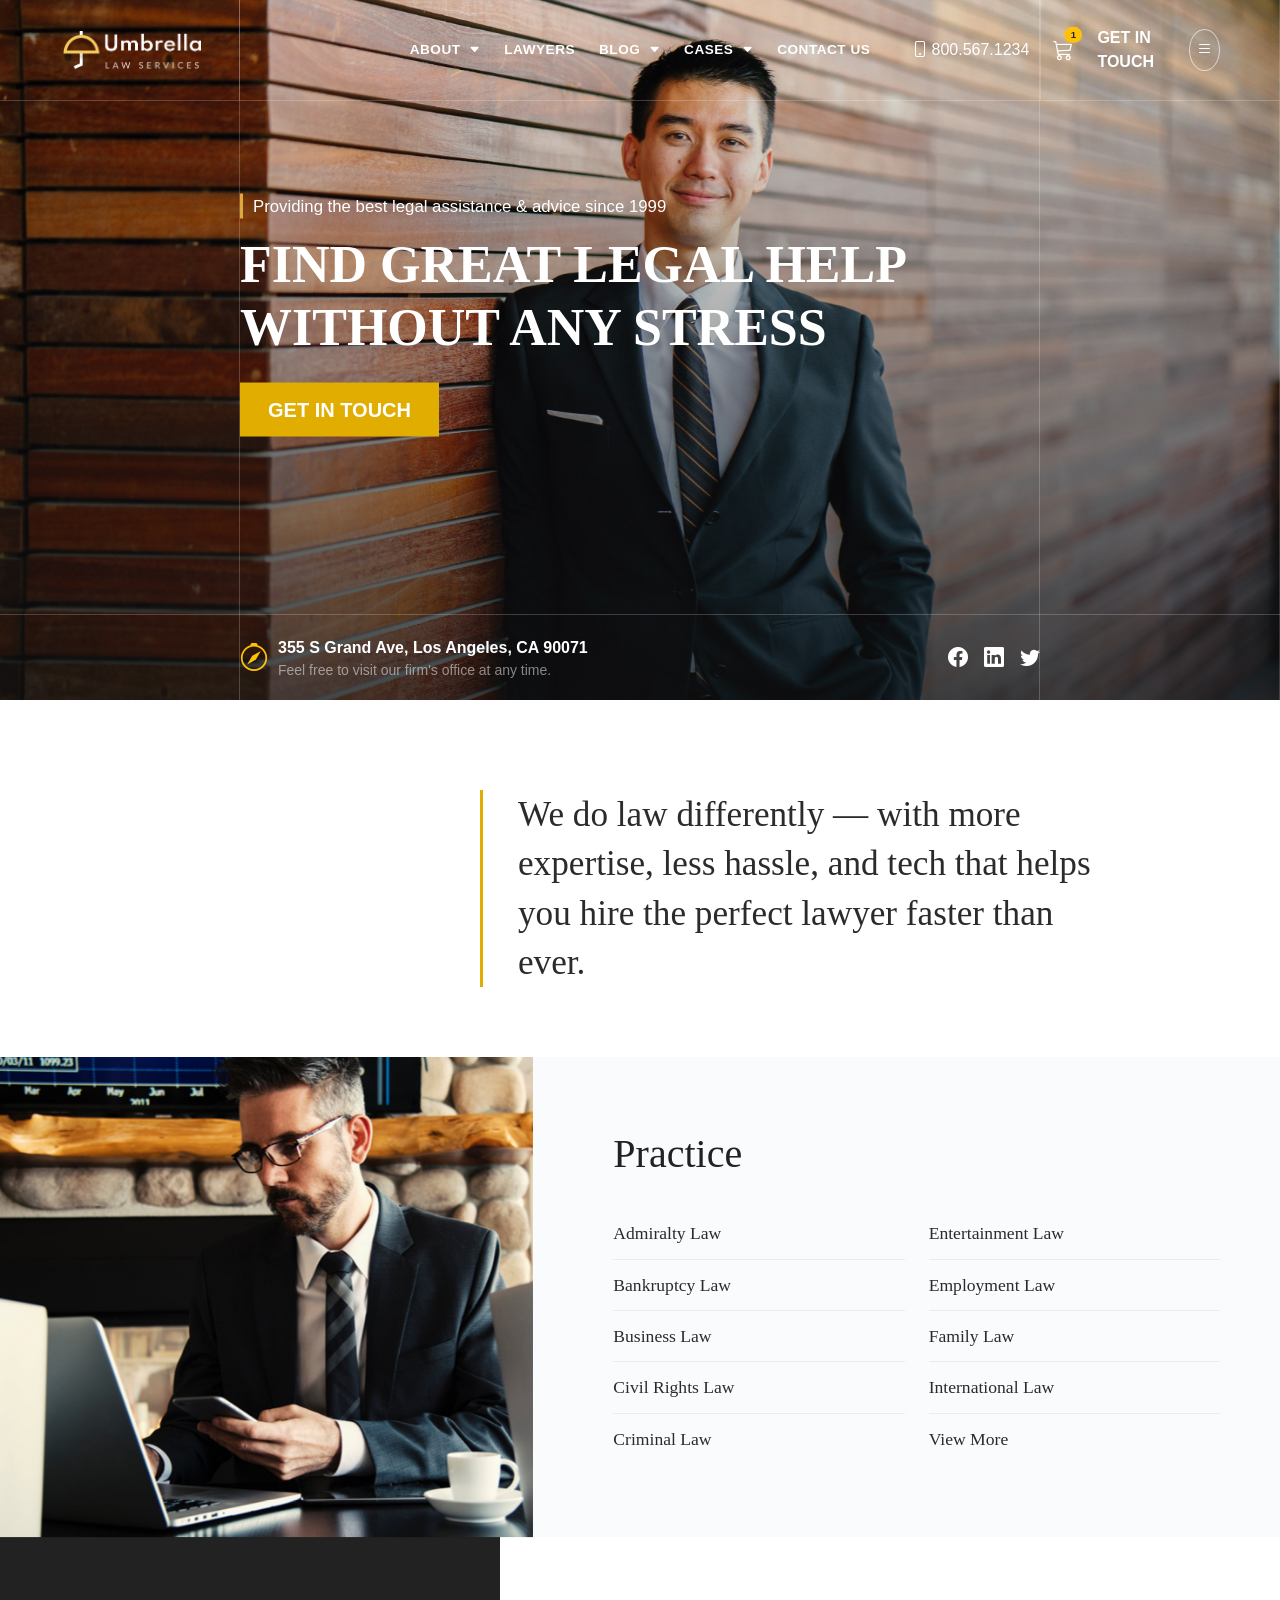
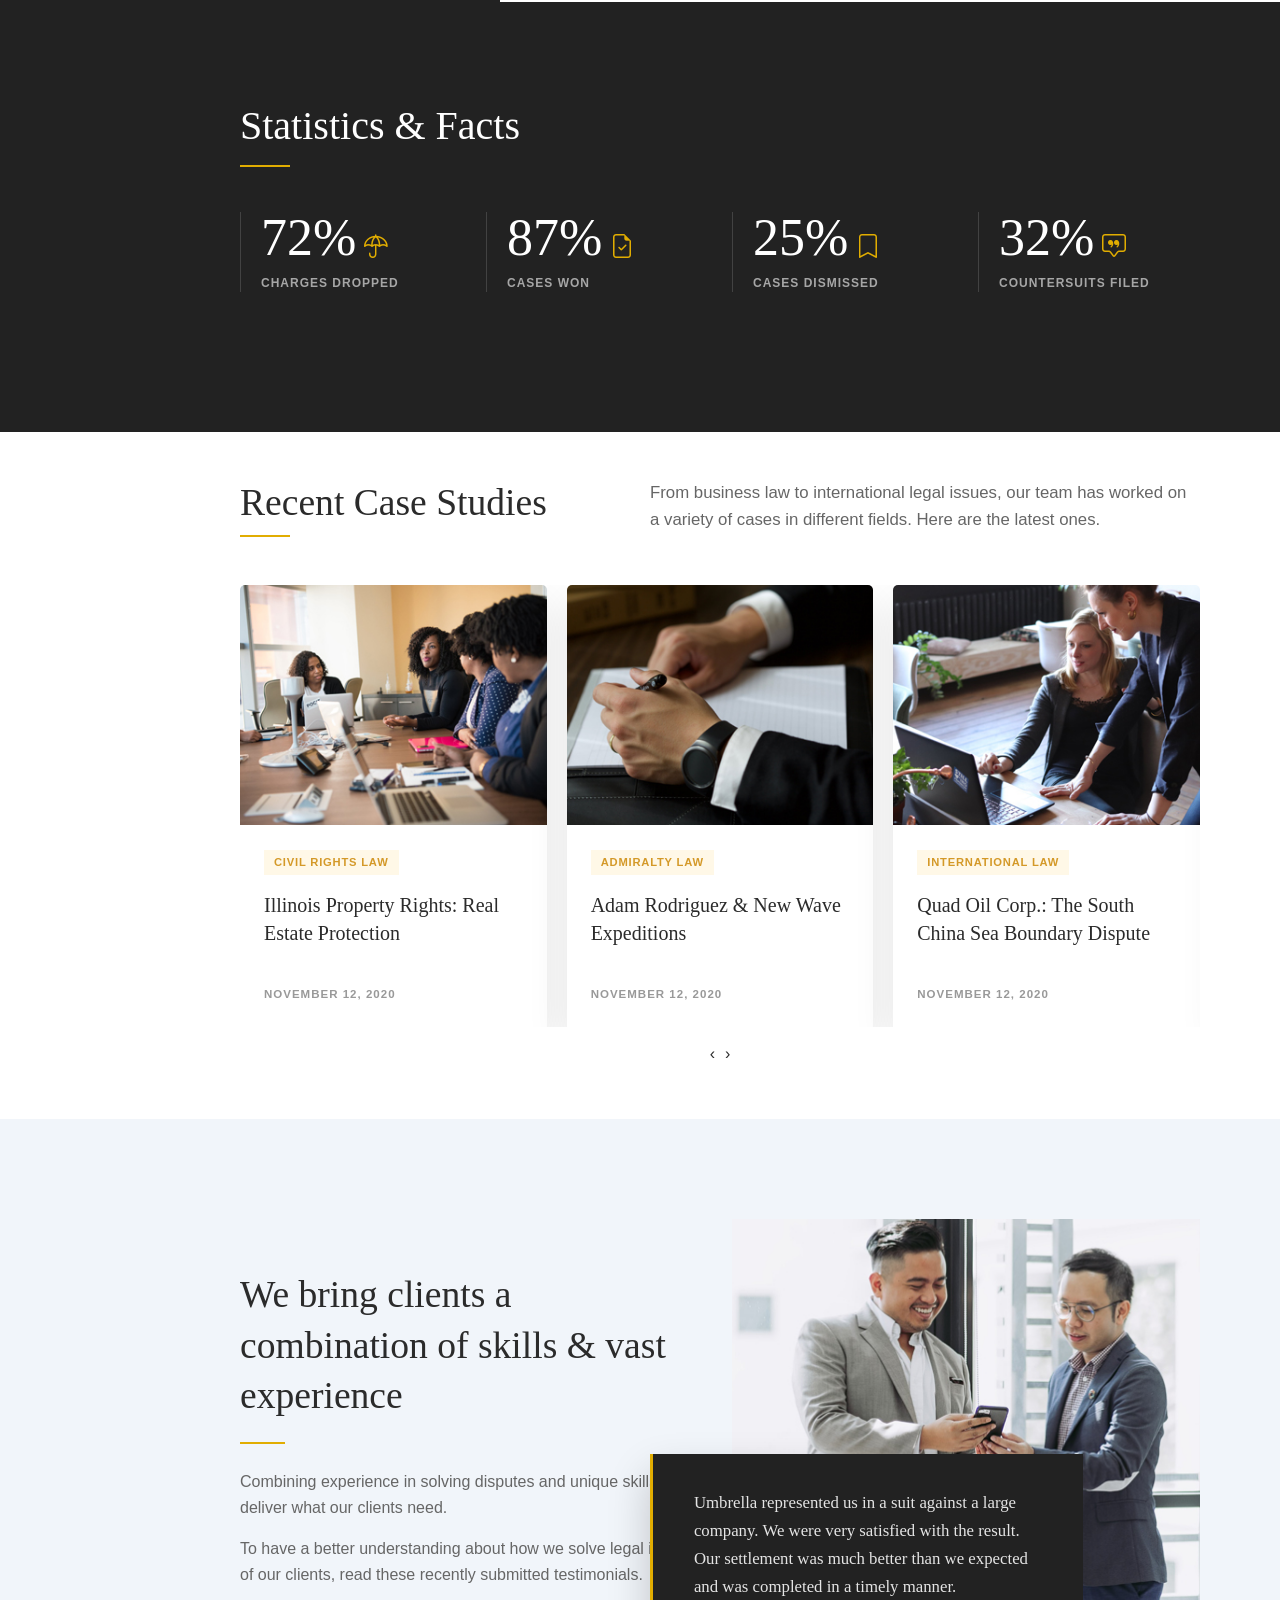
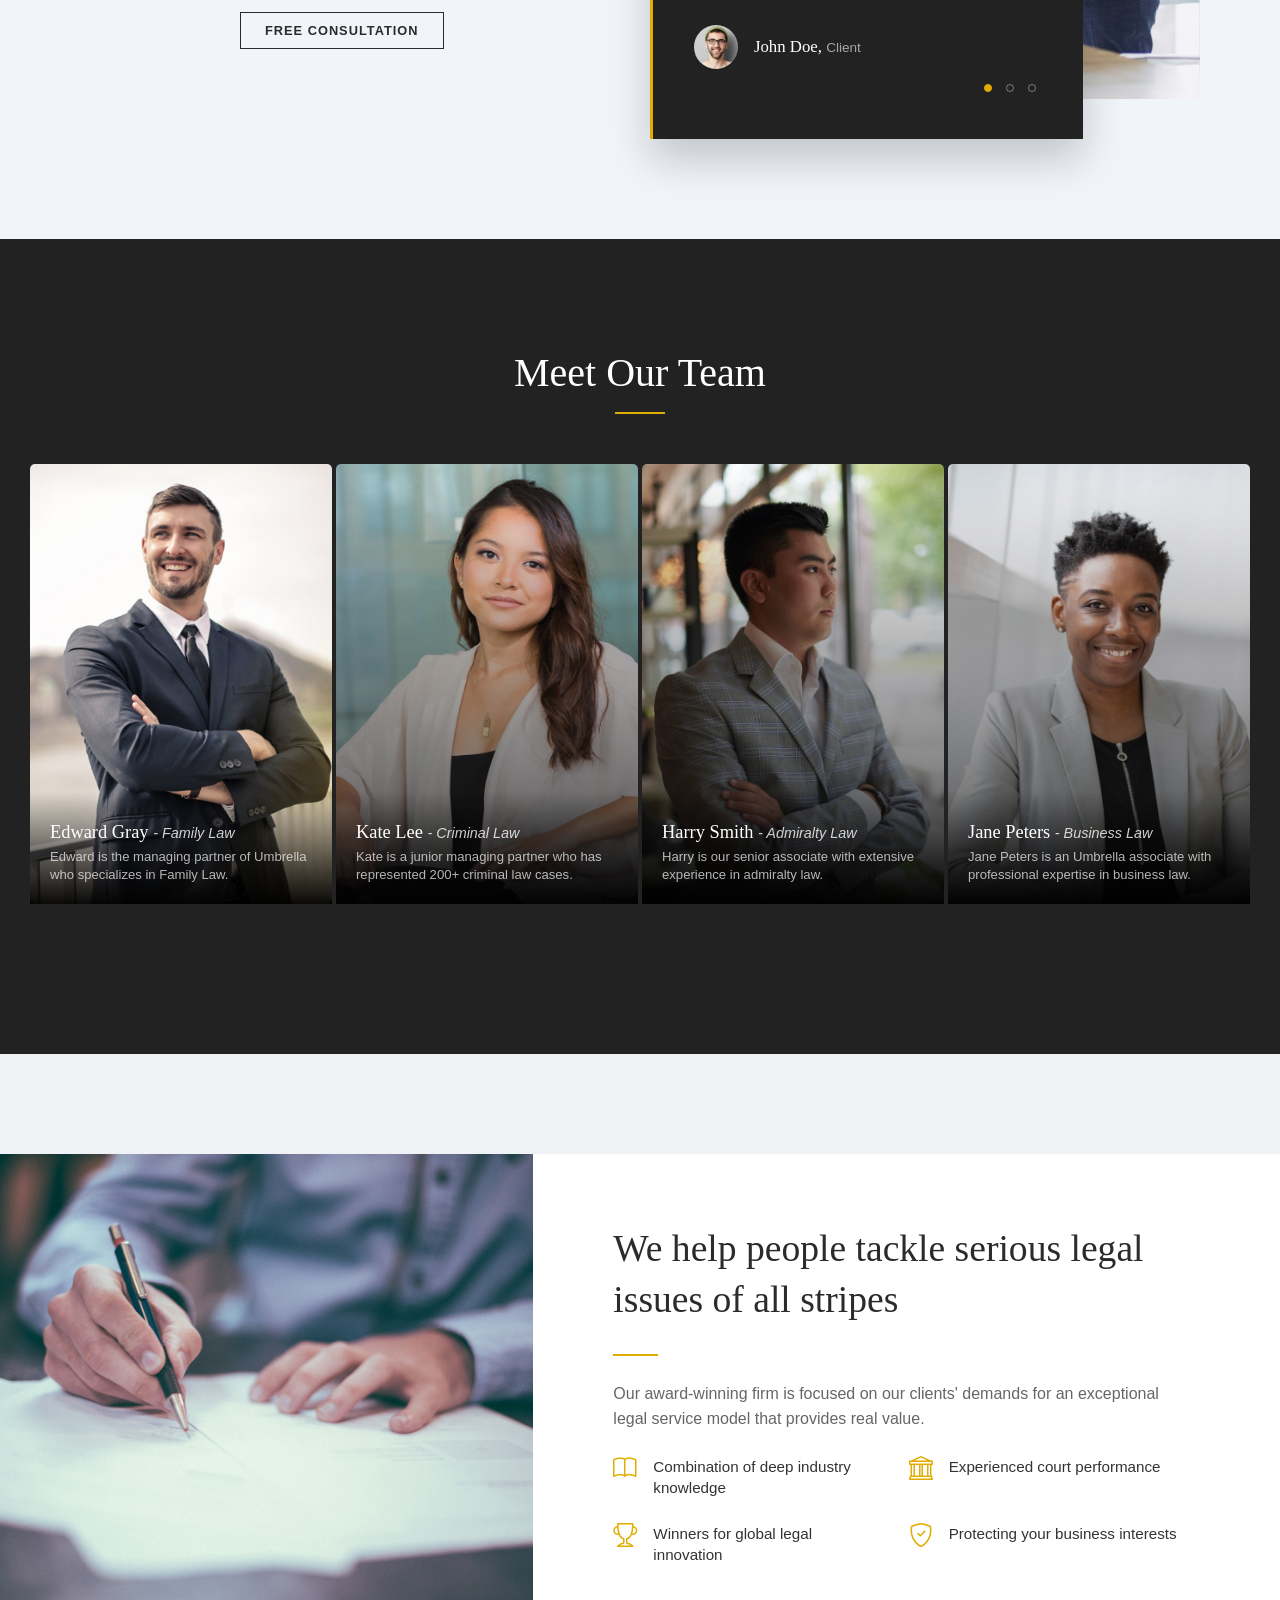
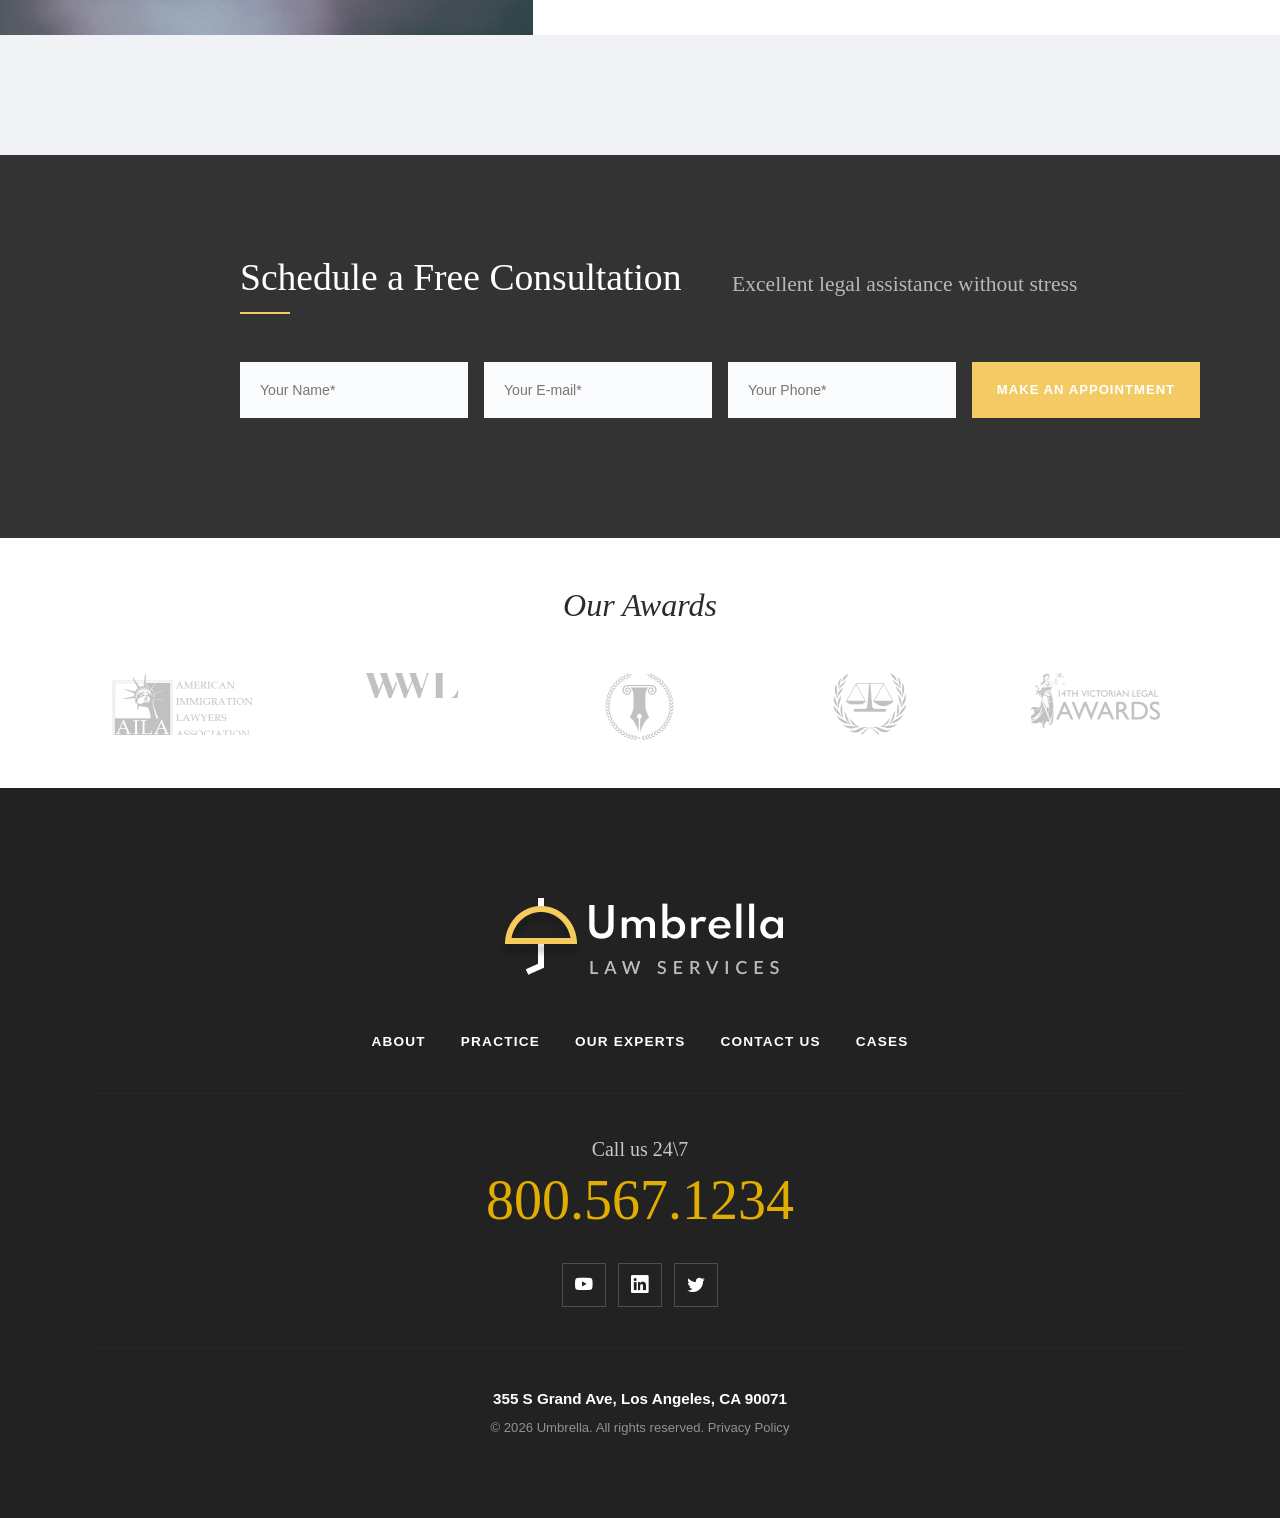
==== index.html @ dd6e72be "finalize page layouts and internal navigation" ====
<!doctype html>
<html lang="en">
  <head>
    <meta charset="utf-8">
    <meta name="viewport" content="width=device-width, initial-scale=1">
    <title>Umbrella - Law Consulting</title>
    <link rel="stylesheet" href="https://cdn.jsdelivr.net/npm/bootstrap-icons@1.11.3/font/bootstrap-icons.min.css">
    <link href="https://cdn.jsdelivr.net/npm/bootstrap@5.3.8/dist/css/bootstrap.min.css" rel="stylesheet">
    <link rel="stylesheet" href="./style/main.css">
    <link rel="stylesheet" href="https://cdnjs.cloudflare.com/ajax/libs/OwlCarousel2/2.3.4/assets/owl.carousel.min.css">
    <link rel="stylesheet" href="https://cdnjs.cloudflare.com/ajax/libs/OwlCarousel2/2.3.4/assets/owl.theme.default.min.css">
  </head>
  <body>
<!-- header -->
    <header class="site-header" id="siteHeader">
      <div class="container-fluid h-100">
        <div class="d-flex align-items-center justify-content-between h-100">
          <div class="header-group header-brand">
            <a href="index.html" class="d-flex align-items-center text-decoration-none text-white">
              <img src="./images/logo-inverse-285x77.png" alt="Umbrella Law Services" class="header-logo">
            </a>
          </div>

          <!-- menu text -->
          <div class="header-group header-nav">
            <nav>
              <ul class="navbar-nav flex-row gap-4 mb-0">
                <li class="nav-item dropdown">
                  <a class="nav-link" href="about.html">
                    ABOUT
                    <span class="dropdown-toggle-caret" id="aboutDropdown" data-bs-toggle="dropdown" aria-expanded="false">
                      <i class="bi bi-caret-down-fill"></i>
                    </span>
                  </a>
                  <ul class="dropdown-menu custom-dropdown" aria-labelledby="aboutDropdown">
                    <li><a class="dropdown-item" href="team.html">Team Member</a></li>
                  </ul>
                </li>
                <li class="nav-item">
                  <a class="nav-link" href="lawyers.html">LAWYERS</a>
                </li>
                <li class="nav-item dropdown">
                  <a class="nav-link" href="blog.html">
                    BLOG
                    <span class="dropdown-toggle-caret" id="blogDropdown" data-bs-toggle="dropdown" aria-expanded="false">
                      <i class="bi bi-caret-down-fill"></i>
                    </span>
                  </a>
                  <ul class="dropdown-menu custom-dropdown" aria-labelledby="blogDropdown">
                    <li><a class="dropdown-item" href="blog.html">Blog post</a></li>
                  </ul>
                </li>
                <li class="nav-item dropdown">
                  <a class="nav-link" href="cases.html">
                    CASES
                    <span class="dropdown-toggle-caret" id="casesDropdown" data-bs-toggle="dropdown" aria-expanded="false">
                      <i class="bi bi-caret-down-fill"></i>
                    </span>
                  </a>
                  <ul class="dropdown-menu custom-dropdown" aria-labelledby="casesDropdown">
                    <li><a class="dropdown-item" href="cases.html">Case page</a></li>
                  </ul>
                </li>
                <li class="nav-item">
                  <a class="nav-link" href="contact.html">CONTACT US</a>
                </li>
              </ul>
            </nav>
          </div>
          <div class="header-group header-actions">
            <div class="d-flex align-items-center gap-4">
              <a href="tel:8005671234" class="text-white text-decoration-none d-none d-lg-flex align-items-center gap-1">
                <i class="bi bi-phone"></i> <span>800.567.1234</span>
              </a>
              <a href="cart.html" class="position-relative text-white">
                <i class="bi bi-cart3 fs-5"></i>
                <span class="position-absolute top-0 start-100 translate-middle badge rounded-pill bg-warning text-dark" style="font-size: 0.6rem;">1</span>
              </a>
              <a href="contact.html" class="text-white text-decoration-none fw-bold d-none d-lg-inline">GET IN TOUCH</a>

              <!-- Hamburger menu -->
              <button class="hamburger-btn" id="hamburgerBtn" aria-label="Toggle menu">
                <i class="bi bi-list" id="hamburgerIcon"></i>
              </button>
            </div>
          </div>

        </div>
      </div>
    </header>

    <!-- dropdown window                    -->
    <div class="side-panel" id="sidePanel">
      <div class="side-panel-content">
        <span class="text-warning fw-bold text-uppercase small">Free Consultation</span>
        <h2 class="my-3">800.567.1234</h2>
        <p class="text-white-50 mb-1">info@demolink.org</p>
        <p class="text-white-50 mb-4">355 S Grand Ave,<br>Los Angeles, CA 90071</p>

        <a href="contact.html" class="side-panel-link">
          <i class="bi bi-person-plus"></i> Book an appointment
        </a>
        <a href="about.html" class="side-panel-link">
          <i class="bi bi-bank"></i> Practice Areas
        </a>
        <a href="cases.html" class="side-panel-link">
          <i class="bi bi-balance-scale"></i> Recent Cases
        </a>
      </div>
    </div>
    <div class="side-panel-overlay" id="sidePanelOverlay"></div>

    <!-- 1st section home page with 3 slider -->

<section class="hero-section position-relative">
  <!-- Carousel Background -->
  <div id="carouselExampleIndicators" class="carousel slide" data-bs-ride="carousel">
    <div class="carousel-indicators custom-num-indicators">
      <button type="button" data-bs-target="#carouselExampleIndicators" data-bs-slide-to="0" class="active" aria-current="true" aria-label="Slide 1">01</button>
      <button type="button" data-bs-target="#carouselExampleIndicators" data-bs-slide-to="1" aria-label="Slide 2">02</button>
      <button type="button" data-bs-target="#carouselExampleIndicators" data-bs-slide-to="2" aria-label="Slide 3">03</button>
    </div>

    <div class="carousel-inner">
      <div class="carousel-item active">
        <img src="./images/hero-img-man.jpg" class="d-block w-100" alt="Professional lawyer">
      </div>
      <div class="carousel-item">
        <img src="./images/hero-img-hand.jpg" class="d-block w-100" alt="Signing a document">
      </div>
      <div class="carousel-item">
        <img src="./images/hero-img-desk.jpg" class="d-block w-100" alt="Working at a desk">
      </div>
    </div>
  </div>
  <div class="hero-grid-overlay">
    <div class="hero-grid-box left-box"></div>
    <div class="hero-grid-box center-box"></div>
    <div class="hero-grid-box right-box"></div>
  </div>
  <div class="hero-line-top"></div>
  <div class="hero-line-bottom"></div>
  <div class="hero-content">
    <div class="hero-badge">Providing the best legal assistance &amp; advice since 1999</div>
    <h1 class="hero-title">FIND GREAT LEGAL HELP<br>WITHOUT ANY STRESS</h1>
    <a href="contact.html" class="btn btn-warning btn-lg fw-bold rounded-0 mt-3">GET IN TOUCH</a>
  </div>
  <div class="hero-bottom-bar">
    <div class="address-box">
      <i class="bi bi-compass fs-3 text-warning"></i>
      <div>
        <div class="fw-bold text-white">355 S Grand Ave, Los Angeles, CA 90071</div>
        <div class="text-white-50 small">Feel free to visit our firm's office at any time.</div>
      </div>
    </div>

    <div class="social-box">
      <a href="about.html" class="text-white"><i class="bi bi-facebook fs-5"></i></a>
      <a href="about.html" class="text-white ms-3"><i class="bi bi-linkedin fs-5"></i></a>
      <a href="about.html" class="text-white ms-3"><i class="bi bi-twitter fs-5"></i></a>
    </div>
  </div>
</section>

<!-- 2nd section სათაური      -->
<section class="quote-banner-section bg-white">
  <div class="quote-container">
    <div class="custom-quote-box">
      <p class="quote-text">
        We do law differently — with more expertise, less hassle, and tech that helps you hire the perfect lawyer faster than ever.
      </p>
    </div>
  </div>
</section>

<!-- 3rd secction practice -->
<section class="practice-section position-relative">
  <div class="container-fluid p-0">
    <div class="row g-0 align-items-stretch">
      
      <!-- ფოტო -->
      <div class="col-lg-5 practice-img-col practice-animate">
        <div class="practice-img-wrapper">
          <img src="./images/man-in-suit-with-phone.jpg" alt="Lawyer working on laptop">
        </div>
      </div>

      <!-- ჩამონათვალი -->
      <div class="col-lg-7 practice-content-col practice-animate">
        <div class="practice-content-inner">
          <h2 class="practice-title">Practice</h2>
          
          <div class="row g-4">
            <div class="col-md-6">
              <ul class="practice-list">
                <li><a href="cases.html">Admiralty Law</a></li>
                <li><a href="cases.html">Bankruptcy Law</a></li>
                <li><a href="cases.html">Business Law</a></li>
                <li><a href="cases.html">Civil Rights Law</a></li>
                <li><a href="cases.html">Criminal Law</a></li>
              </ul>
            </div>
            <div class="col-md-6">
              <ul class="practice-list">
                <li><a href="cases.html">Entertainment Law</a></li>
                <li><a href="cases.html">Employment Law</a></li>
                <li><a href="cases.html">Family Law</a></li>
                <li><a href="cases.html">International Law</a></li>
                <li><a href="cases.html">View More</a></li>
              </ul>
            </div>
          </div>
        </div>
      </div>

    </div>
  </div>

  <!-- შავი მართკუთხედი -->
  <div class="dark-rectangle-bar"></div>
</section>

<!-- 4th section სტატისტიკა -->
<section class="stats-section">
  <div class="stats-container">
    <div class="stats-header">
      <h2 class="stats-title">Statistics &amp; Facts</h2>
      <div class="stats-gold-line"></div>
    </div>
    <div class="row g-4">
      <!-- Stat 1 -->
      <div class="col-6 col-lg-3">
        <div class="stat-box">
          <div class="stat-number">
            72% <i class="bi bi-umbrella"></i>
          </div>
          <div class="stat-label">CHARGES DROPPED</div>
        </div>
      </div>

      <!-- Stat 2 -->
      <div class="col-6 col-lg-3">
        <div class="stat-box">
          <div class="stat-number">
            87% <i class="bi bi-file-earmark-check"></i>
          </div>
          <div class="stat-label">CASES WON</div>
        </div>
      </div>

      <!-- Stat 3 -->
      <div class="col-6 col-lg-3">
        <div class="stat-box">
          <div class="stat-number">
            25% <i class="bi bi-bookmark"></i>
          </div>
          <div class="stat-label">CASES DISMISSED</div>
        </div>
      </div>

      <!-- Stat 4 -->
      <div class="col-6 col-lg-3">
        <div class="stat-box">
          <div class="stat-number">
            32% <i class="bi bi-chat-square-quote"></i>
          </div>
          <div class="stat-label">COUNTERSUITS FILED</div>
        </div>
      </div>

    </div>
  </div>
</section>

<!-- 5th section მინდინარე ქეისები -->
<section class="case-studies-section py-5">
  <div class="case-studies-container">
    <div class="row align-items-start mb-5">
      <div class="col-md-5">
        <h2 class="section-title mb-2">Recent Case Studies</h2>
        <div class="section-gold-line"></div>
      </div>
      <div class="col-md-7">
        <p class="section-description mb-0">
          From business law to international legal issues, our team has worked on a variety of cases in different fields. Here are the latest ones.
        </p>
      </div>
    </div>

    <!-- ქარდების კარუსელი -->
    <div class="case-studies-carousel owl-carousel owl-theme">
      <div class="item">
        <div class="card case-card">
          <div class="case-img-wrapper">
            <img src="./images/1st card.jpg" class="card-img-top" alt="Case Study 1">
          </div>
          <div class="card-body p-4">
            <span class="case-category">CIVIL RIGHTS LAW</span>
            <h5 class="case-title">Illinois Property Rights: Real Estate Protection</h5>
            <div class="case-date">NOVEMBER 12, 2020</div>
          </div>
        </div>
      </div>
      <div class="item">
        <div class="card case-card">
          <div class="case-img-wrapper">
            <img src="./images/2nd card.jpg" class="card-img-top" alt="Case Study 2">
          </div>
          <div class="card-body p-4">
            <span class="case-category">ADMIRALTY LAW</span>
            <h5 class="case-title">Adam Rodriguez &amp; New Wave Expeditions</h5>
            <div class="case-date">NOVEMBER 12, 2020</div>
          </div>
        </div>
      </div>
      <div class="item">
        <div class="card case-card">
          <div class="case-img-wrapper">
            <img src="./images/3rd card.jpg" class="card-img-top" alt="Case Study 3">
          </div>
          <div class="card-body p-4">
            <span class="case-category">INTERNATIONAL LAW</span>
            <h5 class="case-title">Quad Oil Corp.: The South China Sea Boundary Dispute</h5>
            <div class="case-date">NOVEMBER 12, 2020</div>
          </div>
        </div>
      </div>
      <div class="item">
        <div class="card case-card">
          <div class="case-img-wrapper">
            <img src="./images/4th card.jpg" class="card-img-top" alt="Case Study 4">
          </div>
          <div class="card-body p-4">
            <span class="case-category">INTELLECTUAL PROPERTY</span>
            <h5 class="case-title">Tech Startup Patent Infringement Defense</h5>
            <div class="case-date">NOVEMBER 12, 2020</div>
          </div>
        </div>
      </div>
    </div>
  </div>
</section>
<!-- 6th section testimonial -->
<section class="about-testimonials-section">
  <div class="testimonials-container">
    <div class="row align-items-center">
      <div class="col-lg-6 mb-4 mb-lg-0">
        <h2 class="testimonials-heading">We bring clients a combination of skills &amp; vast experience</h2>
        <div class="testimonials-gold-line"></div>
        <p class="testimonials-desc text-muted mb-3">Combining experience in solving disputes and unique skills, we deliver what our clients need.</p>
        <p class="testimonials-desc text-muted mb-4">To have a better understanding about how we solve legal issues of our clients, read these recently submitted testimonials.</p>
        <a href="contact.html" class="btn btn-outline-dark rounded-0 px-4 py-2 text-uppercase fw-semibold btn-consultation">FREE CONSULTATION</a>
      </div>
      <div class="col-lg-6 testimonials-img-col position-relative">
        <div class="testimonials-image-wrapper">
          <img src="./images/two-men-watching-phone.jpg" alt="Team collaborating" class="img-fluid w-100">
        </div>
        <!-- კლიენტების კარუსელი  -->
        <div class="testimonial-overlay-box">
          <div class="owl-carousel owl-theme testimonial-slider">
            <div class="item">
              <p class="testimonial-text">
                Umbrella represented us in a suit against a large company. We were very satisfied with the result. Our settlement was much better than we expected and was completed in a timely manner.
              </p>
              <div class="d-flex align-items-center">
                <img src="./images/John Smith, Client.jpg" alt="John Doe" class="testimonials-client-avatar me-3">
                <div>
                  <h6 class="testimonials-client-name mb-0">John Doe, <span class="testimonials-client-title">Client</span></h6>
                </div>
              </div>
            </div>
            <div class="item">
              <p class="testimonial-text">
                I received great results when utilizing the legal services of Umbrella. They understood my circumstances and were able to get me the results I wanted.
              </p>
              <div class="d-flex align-items-center">
                <img src="./images/Jane Smith,Client.jpg" alt="Sarah Smith" class="testimonials-client-avatar me-3">
                <div>
                  <h6 class="testimonials-client-name mb-0">Sarah Smith, <span class="testimonials-client-title">Client</span></h6>
                </div>
              </div>
            </div>
            <div class="item">
              <p class="testimonial-text">
                Umbrella Law Firm was great to work with. Their team set expectations from the beginning and answered my many questions throughout the process.
              </p>
              <div class="d-flex align-items-center">
                <img src="./images/Edward Harrison, Client.jpg" alt="Michael Brown" class="testimonials-client-avatar me-3">
                <div>
                  <h6 class="testimonials-client-name mb-0">Michael Brown, <span class="testimonials-client-title">Client</span></h6>
                </div>
              </div>
            </div>
          </div>
        </div>
      </div>
    </div>
  </div>
</section>
<!-- 7th section ჯგუფის წევრების ქარდები -->
<section class="team-section">
  <div class="team-container">
    <div class="team-header text-center">
      <h2 class="team-title">Meet Our Team</h2>
      <div class="team-gold-line"></div>
    </div>
    <div class="row row-cols-1 row-cols-md-2 row-cols-lg-4 g-1">
      <div class="col">
        <div class="card team-card">
          <div class="team-img-wrapper">
            <img src="./images/team member-1.jpg" class="card-img" alt="Edward Gray">
          </div>
          <div class="team-overlay">
            <h5 class="team-name">Edward Gray <span class="team-role">- Family Law</span></h5>
            <p class="team-desc">Edward is the managing partner of Umbrella who specializes in Family Law.</p>
          </div>
          <div class="team-hover-arrow">&rarr;</div>
        </div>
      </div>
      <div class="col">
        <div class="card team-card">
          <div class="team-img-wrapper">
            <img src="./images/team member-2.jpg" class="card-img" alt="Kate Lee">
          </div>
          <div class="team-overlay">
            <h5 class="team-name">Kate Lee <span class="team-role">- Criminal Law</span></h5>
            <p class="team-desc">Kate is a junior managing partner who has represented 200+ criminal law cases.</p>
          </div>
          <div class="team-hover-arrow">&rarr;</div>
        </div>
      </div>
      <div class="col">
        <div class="card team-card">
          <div class="team-img-wrapper">
            <img src="./images/team member-3.jpg" class="card-img" alt="Harry Smith">
          </div>
          <div class="team-overlay">
            <h5 class="team-name">Harry Smith <span class="team-role">- Admiralty Law</span></h5>
            <p class="team-desc">Harry is our senior associate with extensive experience in admiralty law.</p>
          </div>
          <div class="team-hover-arrow">&rarr;</div>
        </div>
      </div>
      <div class="col">
        <div class="card team-card">
          <div class="team-img-wrapper">
            <img src="./images/team member-4.jpg" class="card-img" alt="Jane Peters">
          </div>
          <div class="team-overlay">
            <h5 class="team-name">Jane Peters <span class="team-role">- Business Law</span></h5>
            <p class="team-desc">Jane Peters is an Umbrella associate with professional expertise in business law.</p>
          </div>
          <div class="team-hover-arrow">&rarr;</div>
        </div>
      </div>

    </div>
  </div>
</section>
<!-- 8th სექცია -->
<section class="legal-issues-section">
  <div class="container-fluid p-0">
    <div class="row g-0 align-items-stretch">
      <div class="col-lg-5">
        <div class="legal-img-wrapper">
          <img src="./images/signature.jpg" alt="Signing a document">
        </div>
      </div>
      <div class="col-lg-7">
        <div class="legal-content-box">
          <h2 class="legal-title">We help people tackle serious legal issues of all stripes</h2>
          <div class="legal-gold-line"></div>
          <p class="legal-desc mb-4">
            Our award-winning firm is focused on our clients' demands for an exceptional legal service model that provides real value.
          </p>
          <div class="row g-4">
            <div class="col-sm-6 d-flex align-items-start gap-3">
              <i class="bi bi-book legal-icon"></i>
              <span class="legal-feature-text">Combination of deep industry knowledge</span>
            </div>
            <div class="col-sm-6 d-flex align-items-start gap-3">
              <i class="bi bi-bank legal-icon"></i>
              <span class="legal-feature-text">Experienced court performance</span>
            </div>
            <div class="col-sm-6 d-flex align-items-start gap-3">
              <i class="bi bi-trophy legal-icon"></i>
              <span class="legal-feature-text">Winners for global legal innovation</span>
            </div>
            <div class="col-sm-6 d-flex align-items-start gap-3">
              <i class="bi bi-shield-check legal-icon"></i>
              <span class="legal-feature-text">Protecting your business interests</span>
            </div>
          </div>
        </div>
      </div>
    </div>
  </div>
</section>
<!-- 8th section სარეგისტრაციო ფორმა -->
<section class="consultation-section">
  <div class="consultation-container">
    <div class="row align-items-center mb-5">
      <div class="col-lg-6 mb-3 mb-lg-0">
        <h2 class="consultation-title">Schedule a Free Consultation</h2>
        <div class="consultation-gold-line"></div>
      </div>
      <div class="col-lg-6">
        <p class="consultation-subtitle">Excellent legal assistance without stress</p>
      </div>
    </div>
    <form class="row g-3" novalidate>
      <div class="col-md-3">
        <input type="text" class="form-control consultation-input" placeholder="Your Name*" required>
      </div>
      <div class="col-md-3">
        <input type="email" class="form-control consultation-input" placeholder="Your E-mail*" required>
      </div>
      <div class="col-md-3">
        <input type="tel" class="form-control consultation-input" placeholder="Your Phone*" required>
      </div>
      <div class="col-md-3">
        <button type="submit" class="btn consultation-btn w-100">MAKE AN APPOINTMENT</button>
      </div>
    </form>

  </div>
</section>
<!-- 10th section ჯილოდები -->
    <section class="py-5 text-center bg-white">
      <div class="container">
        <h2 class="fst-italic mb-5">Our Awards</h2>

        <div class="owl-carousel owl-theme" id="awards-carousel">
          <div class="item">
            <img src="./images/statue-award.png" alt="Award 1" class="img-fluid mx-auto" style="max-height: 100px; width: auto;">
          </div>
          <div class="item">
            <img src="./images/wwl-award.png" alt="Award 2" class="img-fluid mx-auto" style="max-height: 100px; width: auto;">
          </div>
          <div class="item">
            <img src="./images/pen-award.png" alt="Award 3" class="img-fluid mx-auto" style="max-height: 100px; width: auto;">
          </div>
          <div class="item">
            <img src="./images/scales-award.png" alt="Award 4" class="img-fluid mx-auto" style="max-height: 100px; width: auto;">
          </div>
          <div class="item">
            <img src="./images/victorian-award.png" alt="Award 5" class="img-fluid mx-auto" style="max-height: 100px; width: auto;">
          </div>
        </div>
      </div>
    </section>
<!-- 11th section footer -->
<footer class="site-footer text-center">
  <div class="container">
    <a href="index.html" class="d-inline-block mb-4">
      <img src="./images/logo-inverse-285x77.png" alt="Umbrella Law Services"">
    </a>
    <ul class="footer-nav">
      <li><a href="about.html">ABOUT</a></li>
      <li><a href="#practice">PRACTICE</a></li>
      <li><a href="lawyers.html">OUR EXPERTS</a></li>
      <li><a href="contact.html">CONTACT US</a></li>
      <li><a href="cases.html">CASES</a></li>
    </ul>
    <hr class="footer-divider">
    <p class="footer-call-title">Call us 24\7</p>
    <h2 class="footer-phone">800.567.1234</h2>
    <div class="footer-socials">
      <a href="#" class="social-btn"><i class="bi bi-youtube"></i></a>
      <a href="#" class="social-btn"><i class="bi bi-linkedin"></i></a>
      <a href="#" class="social-btn"><i class="bi bi-twitter"></i></a>
    </div>
    <hr class="footer-divider">
    <p class="footer-address">355 S Grand Ave, Los Angeles, CA 90071</p>
    <p class="footer-copyright">
      &copy; 2026 Umbrella. All rights reserved. <a href="privacy.html">Privacy Policy</a>
    </p>
  </div>
</footer>



    <script src="https://cdnjs.cloudflare.com/ajax/libs/jquery/3.7.1/jquery.min.js"></script>
    <script src="https://cdnjs.cloudflare.com/ajax/libs/OwlCarousel2/2.3.4/owl.carousel.min.js"></script>
    <script src="https://cdn.jsdelivr.net/npm/bootstrap@5.3.8/dist/js/bootstrap.bundle.min.js"></script>
<!-- კარუსელი -->
    <script>
      $(document).ready(function() {
  
        $('.testimonial-slider').owlCarousel({
          items: 1,
          loop: true,
          margin: 0,
          nav: false,
          dots: true,
          autoplay: false,
          smartSpeed: 500
        });
        $('.case-studies-carousel').owlCarousel({
          loop: true,
          margin: 20,
          nav: true,
          dots: false,
          responsive: {
            0: { items: 1 },
            600: { items: 2 },
            1000: { items: 3 }
          }
        });

        // ჯილოდების კარუსელი
        $('#awards-carousel').owlCarousel({
          loop: true,
          margin: 30,
          nav: false,
          dots: false,
          autoplay: true,
          autoplayTimeout: 3000,
          responsive: {
            0: { items: 2 },
            600: { items: 4 },
            1000: { items: 5 }
          }
        });
      });

      // header-ის სქროლი
      document.addEventListener("DOMContentLoaded", function () {
        const siteHeader = document.getElementById("siteHeader");

        function handleScroll() {
          if (window.scrollY > 30) {
            siteHeader.classList.add("scrolled");
          } else {
            siteHeader.classList.remove("scrolled");
          }
        }

        window.addEventListener("scroll", handleScroll);
        handleScroll();

        // Hamburger მენუ
        const hamburgerBtn = document.getElementById('hamburgerBtn');
        const sidePanel = document.getElementById('sidePanel');
        const sidePanelOverlay = document.getElementById('sidePanelOverlay');
        const hamburgerIcon = document.getElementById('hamburgerIcon');

        if (hamburgerBtn && sidePanel && sidePanelOverlay) {
          hamburgerBtn.addEventListener('click', function() {
            sidePanel.classList.toggle('active');
            sidePanelOverlay.classList.toggle('active');
            if (hamburgerIcon) {
              hamburgerIcon.classList.toggle('bi-list');
              hamburgerIcon.classList.toggle('bi-x-lg');
            }
          });

          sidePanelOverlay.addEventListener('click', function() {
            sidePanel.classList.remove('active');
            sidePanelOverlay.classList.remove('active');
            if (hamburgerIcon) {
              hamburgerIcon.classList.add('bi-list');
              hamburgerIcon.classList.remove('bi-x-lg');
            }
          });
        }
      });
    </script>
  </body>
</html>
---- style/main.css ----
@charset "UTF-8";
body {
  font-family: "Inter", -apple-system, BlinkMacSystemFont, sans-serif;
  color: #2b2b2b;
  background-color: #ffffff;
  overflow-x: hidden;
}

h1, h2, h3, h4, h5, h6 {
  font-family: "Playfair Display", Georgia, serif;
}

a {
  text-decoration: none;
  transition: all 0.3s ease;
}

img {
  max-width: 100%;
  height: auto;
}

.practice-link {
  display: inline-block;
  width: 100%;
  padding-bottom: 12px;
  border-bottom: 1px solid #e9ecef;
  color: #2b2b2b;
  position: relative;
}
.practice-link:hover {
  padding-left: 18px;
  color: #e1ad01 !important;
}
.practice-link:hover::before {
  opacity: 1;
  left: 0;
}
.practice-link::before {
  content: "→";
  position: absolute;
  left: -15px;
  opacity: 0;
  color: #e1ad01;
  transition: all 0.3s ease;
}

.site-header {
  position: fixed;
  top: 0;
  left: 0;
  width: 100%;
  height: 100px;
  background: transparent;
  z-index: 1000;
  transition: all 0.3s ease;
}
.site-header.scrolled {
  height: 60px;
  background: rgba(30, 30, 30, 0.95);
  backdrop-filter: blur(5px);
}
.site-header .container-fluid {
  height: 100%;
  padding: 0;
}

.header-logo {
  height: 38px;
  transition: all 0.3s ease;
}
.site-header.scrolled .header-logo {
  height: 32px;
}

.site-header .container-fluid > .d-flex {
  height: 100%;
  align-items: stretch !important;
}

.header-group {
  height: 100%;
  display: flex;
  align-items: center;
  border-radius: 0 !important;
  background: transparent;
  transition: background 0.25s ease;
}
.header-group:hover {
  background: rgba(255, 255, 255, 0.08) !important;
}

.header-brand {
  width: 240px;
  padding-left: 60px;
  padding-right: 20px;
  justify-content: flex-start;
  border-right: 1px solid rgba(255, 255, 255, 0.18);
}

.header-nav {
  flex: 1;
  justify-content: center;
  padding: 0 20px;
}

.header-actions {
  width: 240px;
  padding-left: 20px;
  padding-right: 60px;
  justify-content: flex-end;
  border-left: 1px solid rgba(255, 255, 255, 0.18);
}

.navbar-nav {
  list-style: none;
  padding: 0;
  margin: 0;
  display: flex;
  gap: 2rem;
  align-items: center;
  flex-direction: row;
}
.navbar-nav .nav-link {
  color: #ffffff;
  font-weight: 600;
  font-size: 0.85rem;
  letter-spacing: 0.5px;
  text-decoration: none;
  transition: color 0.25s ease;
}
.navbar-nav .nav-link:hover, .navbar-nav .nav-link.active {
  color: #e1ad01;
}

.dropdown-toggle-caret {
  margin-left: 4px;
  cursor: pointer;
  font-size: 0.7rem;
}

.nav-item.dropdown {
  position: relative;
}
.nav-item.dropdown::after {
  content: "";
  position: absolute;
  top: 100%;
  left: 0;
  width: 100%;
  height: 12px;
}
.nav-item.dropdown .dropdown-menu {
  display: none;
  position: absolute;
  top: 100%;
  left: 0;
  margin-top: 4px;
  z-index: 1050;
  min-width: 180px;
  background-color: #ffffff;
  border: none;
  box-shadow: 0 10px 30px rgba(0, 0, 0, 0.2);
  border-radius: 4px;
  padding: 10px 0;
}
.nav-item.dropdown .dropdown-menu.show {
  display: block;
}
.nav-item.dropdown .dropdown-menu .dropdown-item {
  color: #333333;
  padding: 8px 20px;
  font-size: 0.9rem;
}
.nav-item.dropdown .dropdown-menu .dropdown-item:hover {
  background-color: #f8f9fa;
  color: #e1ad01;
}
@media (hover: hover) {
  .nav-item.dropdown:hover .dropdown-menu {
    display: block;
  }
}

/* hamnurger menu             */
.hamburger-btn {
  display: flex;
  flex-direction: row;
  justify-content: center;
  align-items: center;
  background: transparent;
  border: 1px solid rgba(255, 255, 255, 0.6);
  color: #ffffff;
  width: 42px;
  height: 42px;
  border-radius: 50%;
  cursor: pointer;
  transition: all 0.3s ease;
}
.hamburger-btn:hover {
  border-color: #e1ad01;
  color: #e1ad01;
}

.side-panel {
  position: fixed;
  top: 0;
  right: -420px;
  width: 380px;
  max-width: 85vw;
  height: 100%;
  background: rgba(30, 30, 30, 0.98);
  color: #ffffff;
  z-index: 1100;
  transition: right 0.4s ease;
  padding-top: 100px;
}
.side-panel.active {
  right: 0;
}

.side-panel-content {
  padding: 30px 40px;
}

.side-panel-link {
  display: block;
  color: #ffffff;
  text-decoration: none;
  padding: 16px 0;
  border-bottom: 1px solid rgba(255, 255, 255, 0.15);
  transition: color 0.25s ease, padding-left 0.25s ease;
}
.side-panel-link i {
  color: #e1ad01;
  margin-right: 10px;
}
.side-panel-link:hover {
  color: #e1ad01;
  padding-left: 8px;
}

.side-panel-overlay {
  position: fixed;
  top: 0;
  left: 0;
  width: 100%;
  height: 100%;
  background: rgba(0, 0, 0, 0.6);
  z-index: 1050;
  opacity: 0;
  visibility: hidden;
  transition: all 0.3s ease;
}
.side-panel-overlay.active {
  opacity: 1;
  visibility: visible;
}

.site-footer {
  background-color: #222222 !important;
  padding: 110px 0 80px 0;
  color: #ffffff;
}
.site-footer .footer-nav {
  display: flex;
  justify-content: center;
  align-items: center;
  gap: 35px;
  list-style: none;
  padding: 0;
  margin: 30px 0 40px 0;
  flex-wrap: wrap;
}
.site-footer .footer-nav a {
  color: #ffffff;
  text-decoration: none;
  font-size: 0.85rem;
  font-weight: 700;
  letter-spacing: 1.2px;
  transition: color 0.3s ease;
}
.site-footer .footer-nav a:hover {
  color: #e1ad01;
}
.site-footer .footer-divider {
  border: 0;
  border-top: 1px solid rgba(255, 255, 255, 0.12);
  margin: 40px auto;
  max-width: 1100px;
}
.site-footer .footer-call-title {
  font-family: serif;
  font-size: 1.25rem;
  color: rgba(255, 255, 255, 0.75);
  margin-bottom: 8px;
}
.site-footer .footer-phone {
  font-family: serif;
  font-size: 3.5rem;
  color: #e1ad01;
  font-weight: 400;
  line-height: 1;
  margin-bottom: 35px;
}
.site-footer .footer-socials {
  display: flex;
  justify-content: center;
  gap: 12px;
  margin-bottom: 40px;
}
.site-footer .footer-socials .social-btn {
  width: 44px;
  height: 44px;
  border: 1px solid rgba(255, 255, 255, 0.2);
  color: #ffffff;
  display: flex;
  align-items: center;
  justify-content: center;
  text-decoration: none;
  font-size: 1.1rem;
  transition: all 0.3s ease;
}
.site-footer .footer-socials .social-btn:hover {
  border-color: #e1ad01;
  color: #e1ad01;
  background-color: rgba(212, 153, 40, 0.08);
}
.site-footer .footer-address {
  font-size: 0.95rem;
  font-weight: 700;
  color: #ffffff;
  margin-bottom: 8px;
}
.site-footer .footer-copyright {
  font-size: 0.82rem;
  color: rgba(255, 255, 255, 0.5);
  margin: 0;
}
.site-footer .footer-copyright a {
  color: rgba(255, 255, 255, 0.5);
  text-decoration: none;
  transition: color 0.3s ease;
}
.site-footer .footer-copyright a:hover {
  color: #ffffff;
}

.btn-warning {
  background-color: #e1ad01;
  color: #ffffff;
  border: none;
  border-radius: 0px;
  padding: 12px 28px;
  font-weight: 700;
  text-transform: uppercase;
  transition: all 0.3s ease;
  cursor: pointer;
}
.btn-warning:hover {
  background-color: #b88d00;
  color: #ffffff;
}

.quote-banner-section {
  padding: 90px 0 60px 0;
  background-color: #ffffff;
}
.quote-banner-section .quote-container {
  padding-left: 240px; /* Snaps text to 1st vertical grid line */
  padding-right: 80px;
  max-width: 1250px;
}
.quote-banner-section .custom-quote-box {
  border-left: 3px solid #e1ad01;
  padding-left: 35px;
}
.quote-banner-section .quote-text {
  font-family: serif;
  font-size: 2.2rem;
  line-height: 1.4;
  color: #2b2b2b;
  font-weight: 400;
  margin: 0;
}
@media (max-width: 991.98px) {
  .quote-banner-section .quote-container {
    padding-left: 20px;
    padding-right: 20px;
  }
}

.practice-section {
  background-color: #ffffff;
  position: relative;
}
.practice-section .practice-img-col {
  padding: 0;
}
.practice-section .practice-img-wrapper {
  width: 100%;
  height: 100%;
}
.practice-section .practice-img-wrapper img {
  width: 100%;
  height: 100%;
  min-height: 480px;
  -o-object-fit: cover;
     object-fit: cover;
  display: block;
}
.practice-section .practice-content-col {
  background-color: #f9fbfd;
  padding: 60px 60px 60px 80px;
  display: flex;
  align-items: center;
}
.practice-section .practice-content-inner {
  max-width: 650px;
  width: 100%;
}
.practice-section .practice-title {
  font-family: serif;
  font-size: 2.5rem;
  color: #222222;
  font-weight: 400;
  margin-bottom: 30px;
}
.practice-section .practice-list {
  list-style: none;
  padding: 0;
  margin: 0;
}
.practice-section .practice-list li {
  padding: 12px 0;
  border-bottom: 1px solid rgba(0, 0, 0, 0.06);
}
.practice-section .practice-list li:last-child {
  border-bottom: none;
}
.practice-section .practice-list li a {
  display: inline-block;
  font-family: serif;
  font-size: 1.1rem;
  color: #2b2b2b;
  text-decoration: none;
  position: relative;
  transition: transform 0.3s ease, color 0.3s ease;
}
.practice-section .practice-list li a::before {
  content: "→";
  position: absolute;
  left: -20px;
  top: 50%;
  transform: translateY(-50%);
  color: #e1ad01;
  font-family: sans-serif;
  font-size: 0.95rem;
  opacity: 0;
  transition: opacity 0.3s ease;
}
.practice-section .practice-list li a:hover {
  transform: translateX(20px);
  color: #2b2b2b;
}
.practice-section .practice-list li a:hover::before {
  opacity: 1;
}
.practice-section .dark-rectangle-bar {
  width: 500px;
  height: 65px;
  background-color: #222222;
}

@keyframes slideUp {
  0% {
    opacity: 0;
    transform: translateY(40px);
  }
  100% {
    opacity: 1;
    transform: translateY(0);
  }
}
.practice-animate {
  animation: slideUp 0.8s ease-out forwards;
}

.stats-section {
  background-color: #222222;
  padding: 100px 0 140px 0;
  color: #ffffff;
}
.stats-section .stats-container {
  padding-left: 240px;
  padding-right: 80px;
  max-width: 1350px;
}
.stats-section .stats-header {
  margin-bottom: 45px;
}
.stats-section .stats-header .stats-title {
  font-family: serif;
  font-size: 2.5rem;
  font-weight: 400;
  color: #ffffff;
  margin-bottom: 15px;
}
.stats-section .stats-header .stats-gold-line {
  width: 50px;
  height: 2px;
  background-color: #e1ad01;
}
.stats-section .stat-box {
  border-left: 1px solid rgba(255, 255, 255, 0.15);
  padding-left: 20px;
}
.stats-section .stat-box .stat-number {
  display: flex;
  align-items: baseline;
  gap: 8px;
  font-family: serif;
  font-size: 3.25rem;
  font-weight: 400;
  line-height: 1;
  color: #ffffff;
  margin-bottom: 10px;
}
.stats-section .stat-box .stat-number i {
  font-size: 1.5rem;
  color: #e1ad01;
}
.stats-section .stat-box .stat-label {
  font-size: 0.75rem;
  letter-spacing: 1px;
  text-transform: uppercase;
  color: rgba(255, 255, 255, 0.6);
  font-weight: 600;
}
@media (max-width: 991.98px) {
  .stats-section .stats-container {
    padding-left: 20px;
    padding-right: 20px;
  }
}

.case-studies-section {
  background-color: #ffffff;
  padding-top: 80px;
  padding-bottom: 100px;
}
.case-studies-section .case-studies-container {
  padding-left: 240px;
  padding-right: 80px;
  max-width: 1400px;
}
.case-studies-section .section-title {
  font-family: serif;
  font-size: 2.35rem;
  color: #2b2b2b;
  font-weight: 400;
}
.case-studies-section .section-gold-line {
  width: 50px;
  height: 2px;
  background-color: #e1ad01;
  margin-top: 10px;
}
.case-studies-section .section-description {
  color: #666666;
  font-size: 1.05rem;
  line-height: 1.6;
}
@media (max-width: 991.98px) {
  .case-studies-section .case-studies-container {
    padding-left: 20px;
    padding-right: 20px;
  }
}

.case-card {
  border: none;
  border-radius: 0;
  background: #ffffff;
  box-shadow: 0 18px 40px rgba(0, 0, 0, 0.09);
  transition: transform 0.35s ease, box-shadow 0.35s ease;
}
.case-card:hover {
  transform: translateY(-6px);
  box-shadow: 0 25px 50px rgba(0, 0, 0, 0.14);
}
.case-card .case-img-wrapper {
  width: 100%;
  height: 240px;
  overflow: hidden;
}
.case-card .case-img-wrapper img {
  width: 100%;
  height: 100%;
  -o-object-fit: cover;
     object-fit: cover;
}
.case-card .case-category {
  display: inline-block;
  background-color: #fff8e7;
  color: #d49928;
  font-size: 0.7rem;
  font-weight: 700;
  letter-spacing: 0.8px;
  text-transform: uppercase;
  padding: 4px 10px;
  margin-bottom: 16px;
}
.case-card .case-title {
  font-family: serif;
  font-size: 1.25rem;
  color: #2b2b2b;
  line-height: 1.4;
  font-weight: 400;
  margin-bottom: 25px;
  min-height: 70px;
}
.case-card .case-date {
  font-size: 0.72rem;
  letter-spacing: 1px;
  color: #999999;
  text-transform: uppercase;
  font-weight: 600;
}

.about-testimonials-section {
  background-color: #f1f5fa !important;
  padding: 100px 0 140px 0;
}
.about-testimonials-section .testimonials-container {
  padding-left: 240px;
  padding-right: 80px;
  max-width: 1400px;
}
.about-testimonials-section .testimonials-heading {
  font-family: serif;
  font-size: 2.35rem;
  color: #2b2b2b;
  font-weight: 400;
  line-height: 1.35;
}
.about-testimonials-section .testimonials-gold-line {
  width: 45px;
  height: 2px;
  background-color: #e1ad01;
  margin: 20px 0 25px 0;
}
.about-testimonials-section .testimonials-desc {
  font-size: 1rem;
  line-height: 1.6;
  color: #666666 !important;
}
.about-testimonials-section .btn-consultation {
  border-color: #2b2b2b;
  color: #2b2b2b;
  font-size: 0.8rem;
  letter-spacing: 1px;
}
.about-testimonials-section .btn-consultation:hover {
  background-color: #2b2b2b;
  color: #ffffff;
}
.about-testimonials-section .testimonials-image-wrapper {
  width: 100%;
}
.about-testimonials-section .testimonials-image-wrapper img {
  width: 100%;
  height: 480px;
  -o-object-fit: cover;
     object-fit: cover;
  display: block;
}
.about-testimonials-section .testimonial-overlay-box {
  position: absolute;
  bottom: -40px;
  left: -70px;
  width: 88%;
  background-color: #222222;
  padding: 35px 40px;
  border-left: 3px solid #e1ad01; /* Left gold border line */
  box-shadow: 0 20px 40px rgba(0, 0, 0, 0.2);
  z-index: 5;
}
.about-testimonials-section .testimonial-overlay-box .testimonial-text {
  font-family: serif;
  font-size: 1.05rem;
  line-height: 1.65;
  color: rgba(255, 255, 255, 0.88);
  margin-bottom: 25px;
}
.about-testimonials-section .testimonial-overlay-box .testimonials-client-avatar {
  width: 44px;
  height: 44px;
  border-radius: 50%;
  -o-object-fit: cover;
     object-fit: cover;
}
.about-testimonials-section .testimonial-overlay-box .testimonials-client-name {
  font-family: serif;
  font-size: 1.05rem;
  color: #ffffff;
  font-weight: 400;
}
.about-testimonials-section .testimonial-overlay-box .testimonials-client-name .testimonials-client-title {
  font-family: sans-serif;
  font-size: 0.85rem;
  color: rgba(255, 255, 255, 0.6);
  font-weight: 400;
}
.about-testimonials-section .testimonial-overlay-box .owl-dots {
  text-align: right;
  margin-top: -20px;
}
.about-testimonials-section .testimonial-overlay-box .owl-dots .owl-dot span {
  width: 8px;
  height: 8px;
  background: transparent;
  border: 1px solid rgba(255, 255, 255, 0.4);
  transition: all 0.3s ease;
}
.about-testimonials-section .testimonial-overlay-box .owl-dots .owl-dot.active span, .about-testimonials-section .testimonial-overlay-box .owl-dots .owl-dot:hover span {
  background: #e1ad01;
  border-color: #e1ad01;
}
@media (max-width: 991.98px) {
  .about-testimonials-section .testimonials-container {
    padding-left: 20px;
    padding-right: 20px;
  }
  .about-testimonials-section .testimonial-overlay-box {
    position: relative;
    bottom: 0;
    left: 0;
    width: 100%;
    margin-top: 20px;
  }
}

.team-section {
  background-color: #222222;
  padding: 110px 0 150px 0;
  color: #ffffff;
}
.team-section .team-container {
  margin: 0 auto;
  padding: 0 30px;
  max-width: 1300px;
}
.team-section .team-header {
  margin-bottom: 50px;
}
.team-section .team-header .team-title {
  font-family: serif;
  font-size: 2.5rem;
  font-weight: 400;
  color: #ffffff;
  margin: 0;
}
.team-section .team-header .team-gold-line {
  width: 50px;
  height: 2px;
  background-color: #e1ad01;
  margin: 15px auto 0 auto;
}
.team-section .team-card {
  border: none;
  border-radius: 0;
  position: relative;
  background: transparent;
  z-index: 1;
  transition: transform 0.35s cubic-bezier(0.16, 1, 0.3, 1), box-shadow 0.35s ease, z-index 0s;
}
.team-section .team-card .team-img-wrapper {
  width: 100%;
  height: 440px;
}
.team-section .team-card .team-img-wrapper img {
  width: 100%;
  height: 100%;
  -o-object-fit: cover;
     object-fit: cover;
  display: block;
}
.team-section .team-card .team-overlay {
  position: absolute;
  bottom: 0;
  left: 0;
  width: 100%;
  padding: 30px 20px 20px 20px;
  background: linear-gradient(to top, rgba(0, 0, 0, 0.95) 0%, rgba(0, 0, 0, 0) 100%);
  display: flex;
  flex-direction: column;
  justify-content: flex-end;
  z-index: 2;
}
.team-section .team-card .team-name {
  font-family: serif;
  font-size: 1.15rem;
  color: #ffffff;
  font-weight: 400;
  margin-bottom: 4px;
}
.team-section .team-card .team-name .team-role {
  font-family: sans-serif;
  font-style: italic;
  font-weight: 300;
  font-size: 0.9rem;
  color: rgba(255, 255, 255, 0.8);
}
.team-section .team-card .team-desc {
  font-size: 0.82rem;
  color: rgba(255, 255, 255, 0.7);
  margin: 0;
  line-height: 1.4;
}
.team-section .team-card .team-hover-arrow {
  position: absolute;
  bottom: 0;
  right: 0;
  width: 36px;
  height: 36px;
  background-color: #ffffff;
  color: #e1ad01;
  display: flex;
  align-items: center;
  justify-content: center;
  font-size: 1.1rem;
  font-weight: bold;
  z-index: 3;
  opacity: 0;
  transition: opacity 0.3s ease;
}
.team-section .team-card:hover {
  transform: scale(1.06);
  z-index: 10;
  box-shadow: 0 20px 45px rgba(0, 0, 0, 0.65);
}
.team-section .team-card:hover .team-hover-arrow {
  opacity: 1;
}
@media (max-width: 991.98px) {
  .team-section .team-container {
    padding-left: 20px;
    padding-right: 20px;
  }
}

.legal-issues-section {
  background-color: #f0f2f5 !important;
  padding: 100px 0 120px 0;
}
.legal-issues-section .legal-img-wrapper {
  width: 100%;
  height: 100%;
}
.legal-issues-section .legal-img-wrapper img {
  width: 100%;
  height: 100%;
  min-height: 480px;
  -o-object-fit: cover;
     object-fit: cover;
  display: block;
}
.legal-issues-section .legal-content-box {
  background-color: #ffffff;
  padding: 70px 100px 70px 80px;
  height: 100%;
  display: flex;
  flex-direction: column;
  justify-content: center;
}
.legal-issues-section .legal-title {
  font-family: serif;
  font-size: 2.35rem;
  color: #2b2b2b;
  font-weight: 400;
  line-height: 1.35;
}
.legal-issues-section .legal-gold-line {
  width: 45px;
  height: 2px;
  background-color: #e1ad01;
  margin: 20px 0 25px 0;
}
.legal-issues-section .legal-desc {
  color: #666666;
  font-size: 1rem;
  line-height: 1.6;
}
.legal-issues-section .legal-icon {
  color: #e1ad01;
  font-size: 1.5rem;
  line-height: 1;
  flex-shrink: 0;
}
.legal-issues-section .legal-feature-text {
  font-size: 0.95rem;
  color: #333333;
  line-height: 1.4;
}
@media (max-width: 991.98px) {
  .legal-issues-section .legal-content-box {
    padding: 40px 25px;
  }
}

.consultation-section {
  background-color: #333333;
  padding: 100px 0 120px 0;
  color: #ffffff;
}
.consultation-section .consultation-container {
  padding-left: 240px;
  padding-right: 80px;
  max-width: 1500px;
}
.consultation-section .consultation-title {
  font-family: serif;
  font-size: 2.35rem;
  font-weight: 400;
  color: #ffffff;
  margin-bottom: 12px;
}
.consultation-section .consultation-gold-line {
  width: 50px;
  height: 2px;
  background-color: #f3ca64;
}
.consultation-section .consultation-subtitle {
  font-family: serif;
  font-size: 1.35rem;
  color: rgba(255, 255, 255, 0.65);
  font-weight: 300;
  margin: 0;
}
.consultation-section .consultation-input {
  height: 56px;
  background-color: #f9fbfd;
  border: none;
  border-radius: 0;
  padding: 0 20px;
  font-size: 0.9rem;
  color: #333333;
}
.consultation-section .consultation-input::-moz-placeholder {
  color: #777777;
  font-size: 0.88rem;
}
.consultation-section .consultation-input::placeholder {
  color: #777777;
  font-size: 0.88rem;
}
.consultation-section .consultation-input:focus {
  background-color: #ffffff;
  box-shadow: none;
  outline: none;
}
.consultation-section .consultation-btn {
  height: 56px;
  background-color: #f3ca64;
  color: #ffffff;
  font-size: 0.82rem;
  font-weight: 700;
  letter-spacing: 1px;
  border: none;
  border-radius: 0;
  transition: background-color 0.3s ease;
}
.consultation-section .consultation-btn:hover {
  background-color: #e2b952;
  color: #ffffff;
}
@media (max-width: 991.98px) {
  .consultation-section .consultation-container {
    padding-left: 20px;
    padding-right: 20px;
  }
}

.category-list {
  list-style: none;
  padding: 0;
}
.category-list .category-item {
  border-bottom: 1px solid #e9ecef;
}
.category-list .category-link {
  display: flex;
  flex-direction: row;
  justify-content: space-between;
  align-items: center;
  padding: 12px 0;
  color: #2b2b2b;
  font-weight: 500;
}
.category-list .category-link .arrow-icon {
  opacity: 0;
  transform: translateX(-10px);
  transition: all 0.3s ease;
  color: #e1ad01;
}
.category-list .category-link:hover {
  color: #e1ad01 !important;
}
.category-list .category-link:hover .arrow-icon {
  opacity: 1;
  transform: translateX(0);
}

.category-list {
  list-style: none;
  padding-left: 0;
}

.category-item {
  border-bottom: 1px solid #e9ecef;
}

.category-link {
  display: flex;
  justify-content: space-between;
  align-items: center;
  padding: 12px 0;
  color: #333333;
  text-decoration: none;
  font-weight: 500;
  transition: color 0.3s ease;
}

.category-link .arrow-icon {
  opacity: 0;
  transform: translateX(-10px);
  transition: all 0.3s ease;
  color: #e1ad01;
}

.category-link:hover {
  color: #e1ad01 !important;
}

.category-link:hover .arrow-icon {
  opacity: 1;
  transform: translateX(0);
}

.meta-link {
  color: #e1ad01;
  text-decoration: none;
  font-weight: 600;
  font-size: 0.8rem;
  letter-spacing: 0.5px;
}

.meta-link:hover {
  color: #b88d00;
}

@media (min-width: 1440px) {
  .hero-container,
  .quote-container,
  .team-container,
  .legal-issues-container,
  .consultation-container,
  .about-banner-container {
    padding-left: 240px;
    padding-right: 80px;
    max-width: 1550px;
  }
}
@media (min-width: 1200px) and (max-width: 1439.98px) {
  .hero-container,
  .quote-container,
  .team-container,
  .legal-issues-container,
  .consultation-container,
  .about-banner-container {
    padding-left: 180px;
    padding-right: 60px;
  }
  .hero-title {
    font-size: 3rem;
  }
}
@media (min-width: 768px) and (max-width: 1199.98px) {
  .site-header {
    height: 80px;
  }
  .site-header .header-nav {
    display: none;
  }
  .hero-section {
    height: 550px;
  }
  .hero-title {
    font-size: 2.25rem !important;
  }
  .hero-container,
  .quote-container,
  .team-container,
  .legal-issues-container,
  .consultation-container,
  .about-banner-container {
    padding-left: 40px;
    padding-right: 40px;
  }
  .about-testimonials-section .testimonial-overlay-box {
    position: relative;
    bottom: 0;
    left: 0;
    width: 100%;
    max-width: 100%;
    margin-top: 20px;
  }
}
@media (max-width: 767.98px) {
  .site-header {
    height: 70px;
  }
  .site-header .header-nav {
    display: none;
  }
  .hero-section {
    height: 420px;
  }
  .hero-title {
    font-size: 1.65rem !important;
    line-height: 1.3;
  }
  /* Minimal edge padding for phones */
  .hero-container,
  .quote-container,
  .team-container,
  .legal-issues-container,
  .consultation-container,
  .about-banner-container {
    padding-left: 20px;
    padding-right: 20px;
  }
  .quote-title,
  .custom-quote-box .quote-text {
    font-size: 1.35rem !important;
    padding-left: 18px;
  }
  .display-4 {
    font-size: 1.8rem;
  }
}
.hero-section {
  position: relative;
  height: 700px;
  overflow: hidden;
}
.hero-section .carousel,
.hero-section .carousel-inner,
.hero-section .carousel-item {
  height: 100%;
}
.hero-section .carousel img,
.hero-section .carousel-inner img,
.hero-section .carousel-item img {
  height: 100%;
  width: 100%;
  -o-object-fit: cover;
     object-fit: cover;
}
.hero-section .hero-grid-overlay {
  display: none;
}
@media (min-width: 1200px) {
  .hero-section .hero-grid-overlay {
    display: grid;
    position: absolute;
    top: 0;
    bottom: 0;
    left: 60px;
    right: 60px;
    grid-template-columns: 180px auto 180px;
    z-index: 2;
    pointer-events: none;
  }
  .hero-section .hero-grid-overlay .hero-grid-box {
    border-right: 1px solid rgba(255, 255, 255, 0.2);
  }
  .hero-section .hero-grid-overlay .hero-grid-box.right-box {
    border-right: none;
  }
}
.hero-section .hero-line-top {
  position: absolute;
  top: 100px;
  left: 0;
  right: 0;
  height: 1px;
  background-color: rgba(255, 255, 255, 0.2);
  z-index: 2;
}
.hero-section .hero-line-bottom {
  position: absolute;
  bottom: 85px;
  left: 0;
  right: 0;
  height: 1px;
  background-color: rgba(255, 255, 255, 0.2);
  z-index: 2;
}
.hero-section {
  /* რესფონსიულობა                       */
}
.hero-section .hero-content {
  position: absolute;
  top: 45%;
  transform: translateY(-50%);
  z-index: 3;
  /* 1. ტელეფონი (< 768px) */
  left: 20px;
  right: 20px;
  max-width: 100%;
}
.hero-section .hero-content .hero-badge {
  color: #fff;
  border-left: 3px solid #e0a940;
  padding-left: 10px;
  margin-bottom: 15px;
  font-size: 0.85rem;
}
.hero-section .hero-content .hero-title {
  color: #fff;
  font-weight: 700;
  font-size: 1.75rem;
  line-height: 1.2;
}
.hero-section .hero-content {
  /* 2. ტაბლეტი (768px - 1199px) */
}
@media (min-width: 768px) {
  .hero-section .hero-content {
    left: 40px;
    right: auto;
    max-width: 550px;
  }
  .hero-section .hero-content .hero-badge {
    font-size: 0.95rem;
  }
  .hero-section .hero-content .hero-title {
    font-size: 2.5rem;
  }
}
.hero-section .hero-content {
  /* 3. ლეპტოპი (1200px+) */
}
@media (min-width: 1200px) {
  .hero-section .hero-content {
    left: 240px;
    max-width: 680px;
  }
  .hero-section .hero-content .hero-badge {
    font-size: 1.05rem;
  }
  .hero-section .hero-content .hero-title {
    font-size: 3.25rem;
  }
}
.hero-section .hero-bottom-bar {
  position: absolute;
  bottom: 0;
  left: 0;
  width: 100%;
  height: 85px;
  z-index: 3;
}
.hero-section .hero-bottom-bar .address-box {
  position: absolute;
  left: 20px;
  right: 120px;
  top: 50%;
  transform: translateY(-50%);
  display: flex;
  align-items: center;
  gap: 10px;
  font-size: 0.8rem;
}
.hero-section .hero-bottom-bar .social-box {
  position: absolute;
  right: 20px;
  top: 50%;
  transform: translateY(-50%);
  display: flex;
  align-items: center;
}
.hero-section .hero-bottom-bar {
  /* Tablet (768px+) */
}
@media (min-width: 768px) {
  .hero-section .hero-bottom-bar .address-box {
    left: 40px;
    font-size: 1rem;
  }
  .hero-section .hero-bottom-bar .social-box {
    right: 40px;
  }
}
.hero-section .hero-bottom-bar {
  /* Desktop (1200px+) */
}
@media (min-width: 1200px) {
  .hero-section .hero-bottom-bar .address-box {
    left: 240px;
  }
  .hero-section .hero-bottom-bar .social-box {
    right: 240px;
  }
}
.hero-section .carousel .carousel-indicators.custom-num-indicators {
  position: absolute;
  right: 20px;
  top: 50%;
  transform: translateY(-50%);
  flex-direction: column;
  margin: 0;
  z-index: 4;
  gap: 12px;
}
@media (min-width: 768px) {
  .hero-section .carousel .carousel-indicators.custom-num-indicators {
    right: 40px;
  }
}
.hero-section .carousel .carousel-indicators.custom-num-indicators button {
  background: transparent;
  border: none;
  color: rgba(255, 255, 255, 0.5);
  font-size: 0.85rem;
  padding: 0;
}
.hero-section .carousel .carousel-indicators.custom-num-indicators button.active {
  color: #e0a940;
}

.quote-banner-section {
  background-color: #ffffff;
  padding: 60px 20px;
}
@media (min-width: 768px) {
  .quote-banner-section {
    padding: 80px 40px;
  }
}
@media (min-width: 1200px) {
  .quote-banner-section {
    padding: 90px 80px 70px 240px;
  }
}

.custom-quote-box {
  border-left: 3px solid #e0a940;
  padding-left: 25px;
}

.quote-text {
  font-family: serif;
  font-size: 1.35rem;
  line-height: 1.45;
  color: #2b2b2b;
}
@media (min-width: 768px) {
  .quote-text {
    font-size: 1.75rem;
  }
}

.about-quote-section {
  padding: 90px 0 70px 0;
  background-color: #ffffff;
}
.about-quote-section .quote-container {
  padding-left: 140px;
  padding-right: 80px;
}
.about-quote-section .quote-title {
  font-family: Georgia, serif;
  font-size: 2.35rem;
  line-height: 1.35;
  color: #2b2b2b;
  font-weight: 400;
  border-left: 3px solid #e1ad01;
  padding-left: 35px;
  margin-bottom: 45px;
}
.about-quote-section p {
  color: #666666;
  font-size: 0.95rem;
  line-height: 1.65;
  margin: 0;
}
@media (max-width: 991.98px) {
  .about-quote-section .quote-container {
    padding-left: 20px;
    padding-right: 20px;
  }
}

.about-banner-section {
  padding: 40px 0;
}
.about-banner-section .about-banner-container {
  max-width: 1200px;
  margin: 0 auto;
  padding: 0 30px;
  height: 420px;
  overflow: hidden;
}
.about-banner-section .about-banner-container img {
  width: 100%;
  height: 100%;
  -o-object-fit: cover;
     object-fit: cover;
  display: block;
}

.experts-section {
  background-color: #292a2c;
  padding: 90px 0;
}
.experts-section .experts-title {
  font-family: Georgia, "Times New Roman", serif;
  font-size: 2.5rem;
  color: #ffffff;
  font-weight: 400;
  margin-bottom: 50px;
}
.experts-section .expert-card {
  border: none;
  border-radius: 0;
  background-color: #ffffff;
  overflow: hidden;
  box-shadow: 0 4px 15px rgba(0, 0, 0, 0.15);
}
.experts-section .expert-card .expert-img-wrapper {
  width: 100%;
  height: 280px;
  overflow: hidden;
}
.experts-section .expert-card .expert-img-wrapper img {
  width: 100%;
  height: 100%;
  -o-object-fit: cover;
     object-fit: cover;
  -o-object-position: top center;
     object-position: top center;
  display: block;
}
.experts-section .expert-card .expert-body {
  padding: 28px 24px;
  display: flex;
  flex-direction: column;
  justify-content: space-between;
}
.experts-section .expert-card .expert-name {
  font-family: Georgia, "Times New Roman", serif;
  font-size: 1.35rem;
  color: #2b2b2b;
  font-weight: 400;
  margin-bottom: 10px;
}
.experts-section .expert-card .expert-desc {
  color: #777777;
  font-size: 0.88rem;
  line-height: 1.55;
  margin-bottom: 25px;
}
.experts-section .expert-card {
  /* Card Bottom Action Bar */
}
.experts-section .expert-card .expert-footer {
  display: flex;
  align-items: center;
  justify-content: space-between;
  padding-top: 10px;
}
.experts-section .expert-card .expert-role {
  font-size: 0.725rem;
  font-weight: 700;
  letter-spacing: 1px;
  color: #e1ad01;
  text-transform: uppercase;
}
.experts-section .expert-card .expert-btn {
  width: 38px;
  height: 38px;
  background-color: #e1ad01;
  color: #ffffff;
  display: flex;
  align-items: center;
  justify-content: center;
  text-decoration: none;
  font-size: 1.1rem;
  transition: background-color 0.3s ease;
}
.experts-section .expert-card .expert-btn:hover {
  background-color: #c99a00;
  color: #ffffff;
}/*# sourceMappingURL=main.css.map */
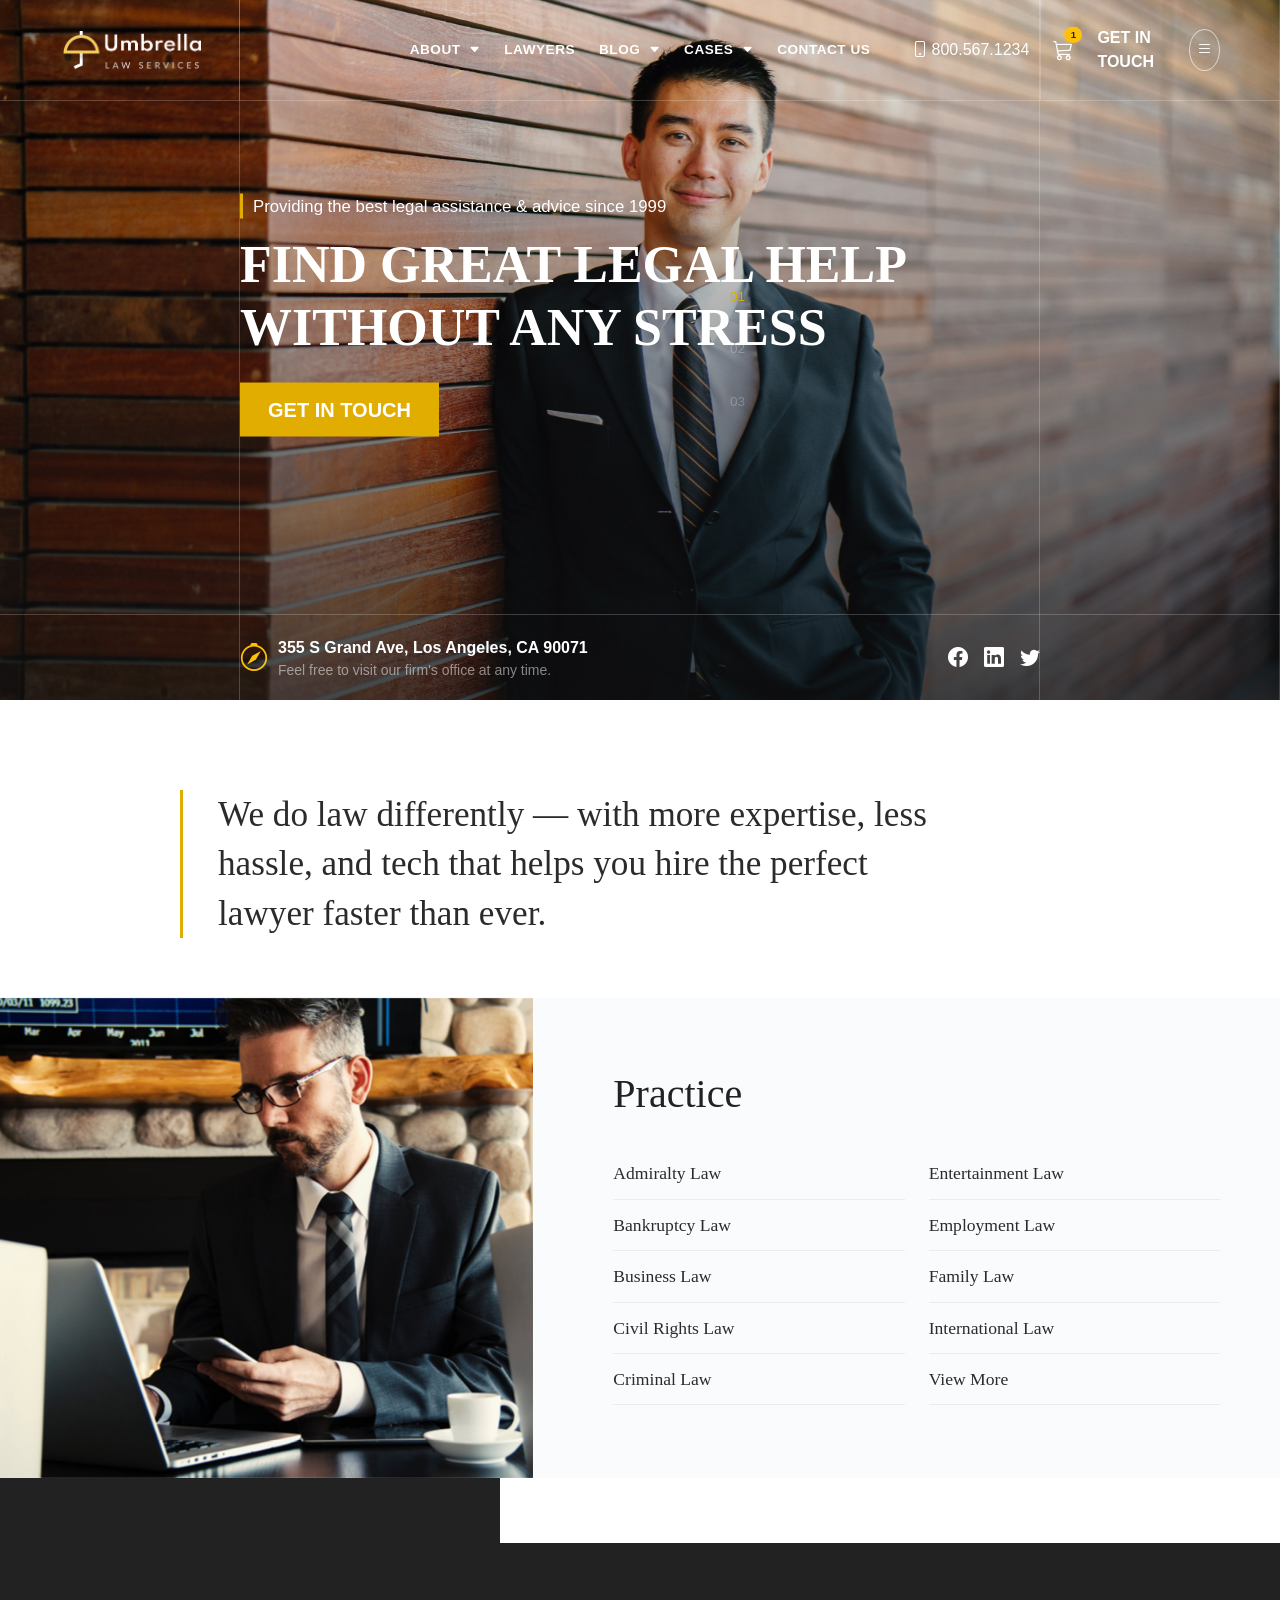
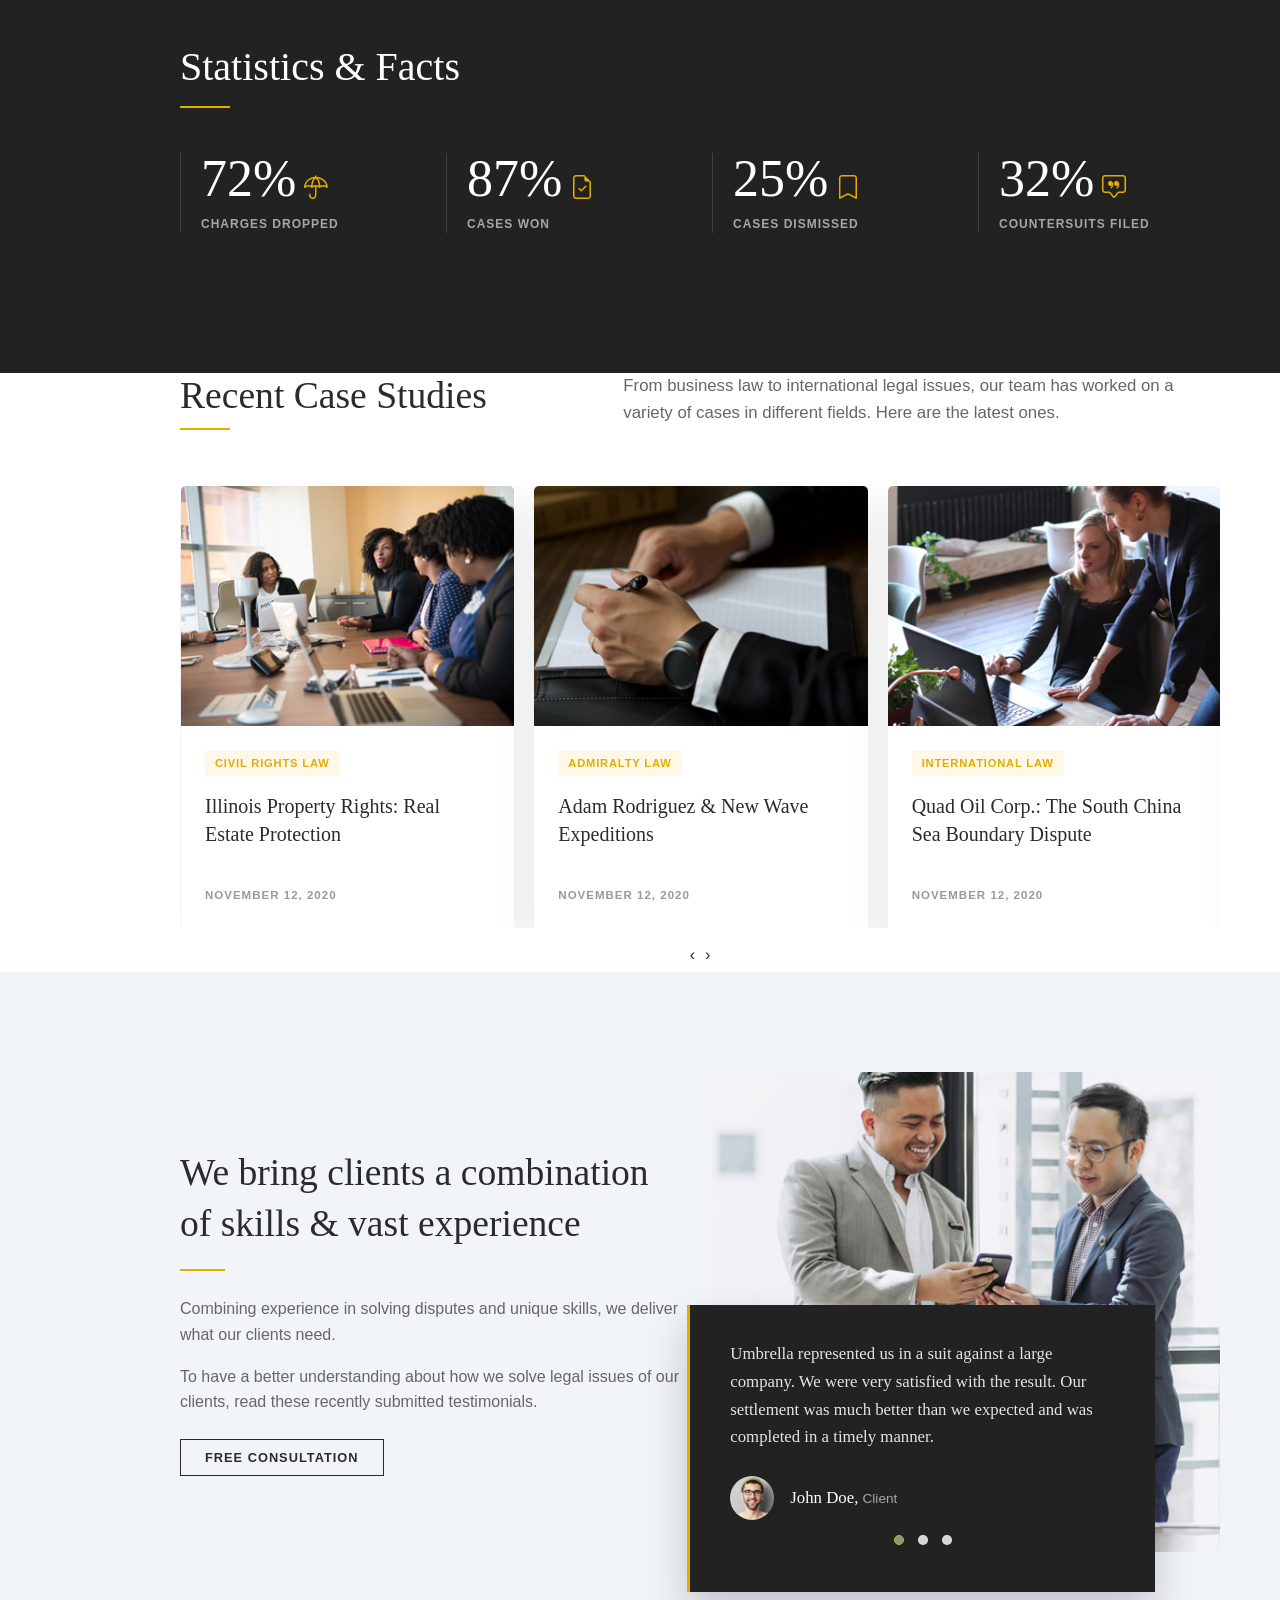
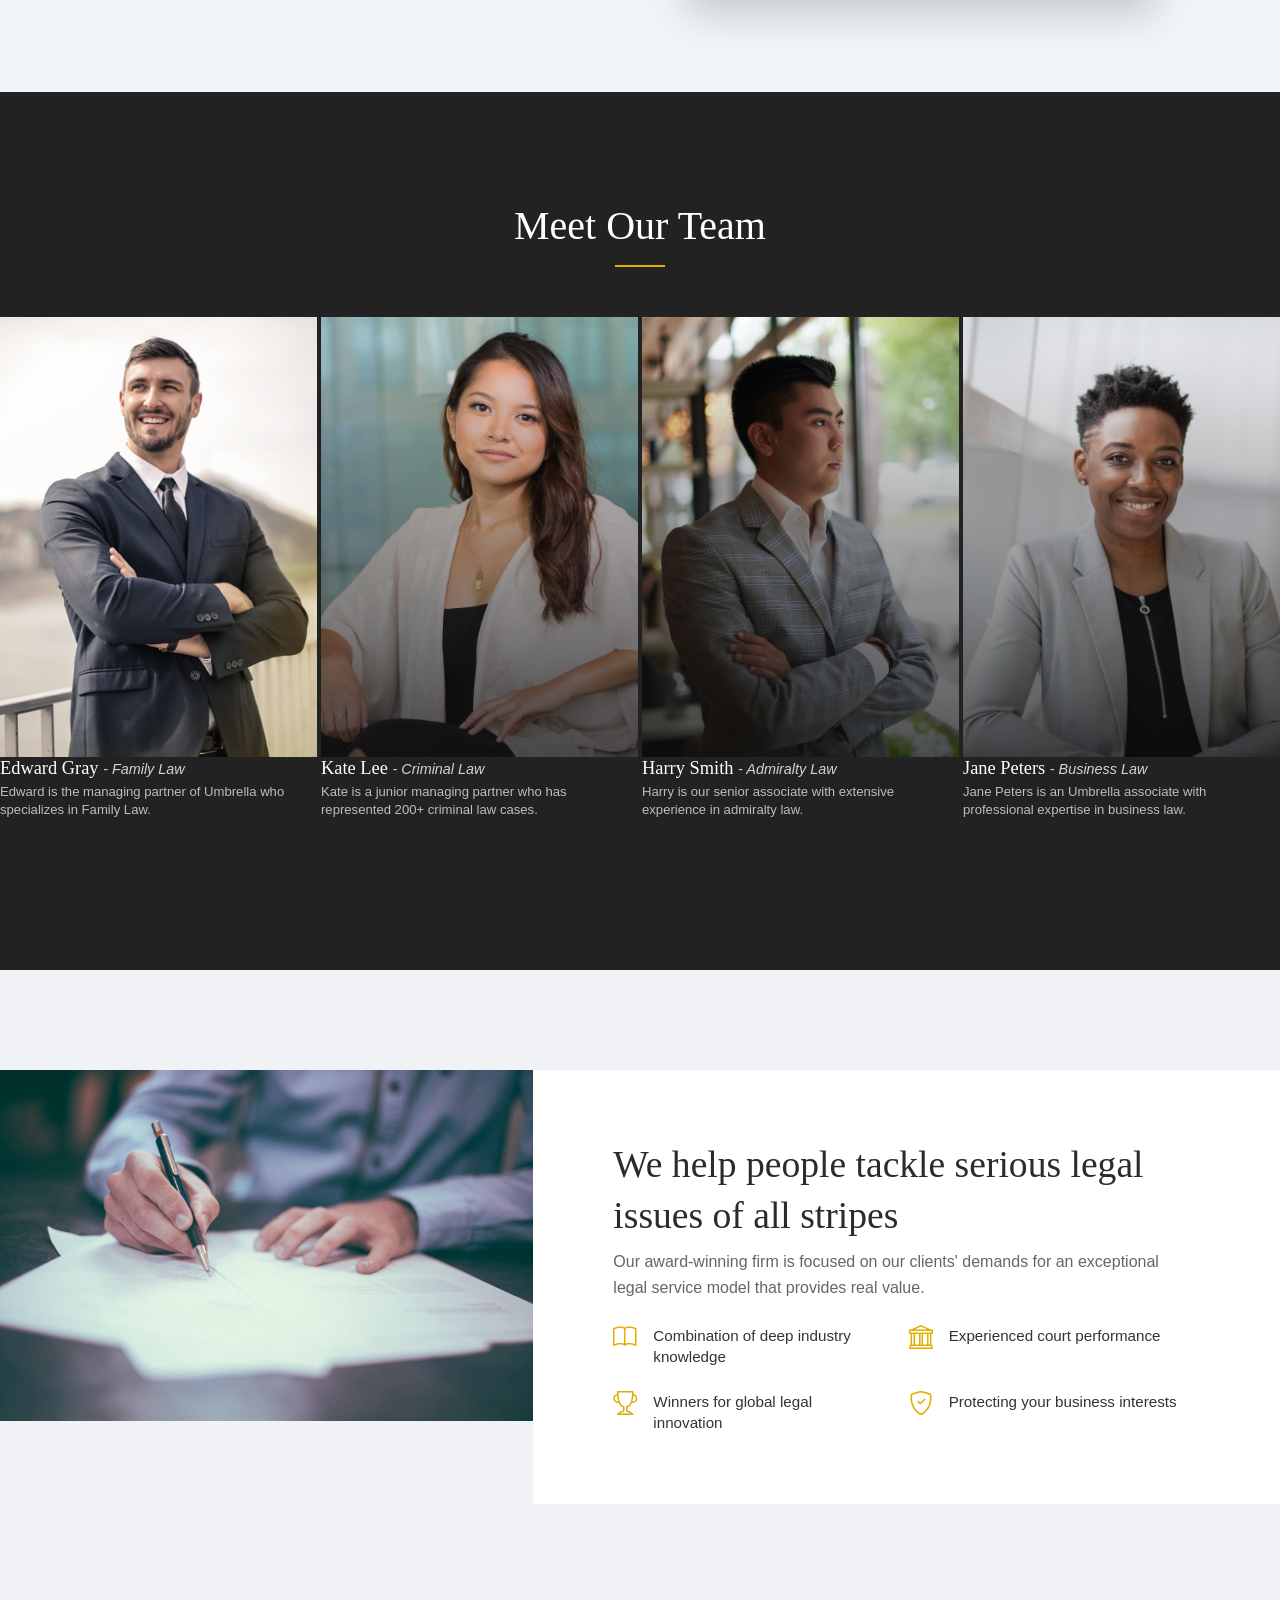
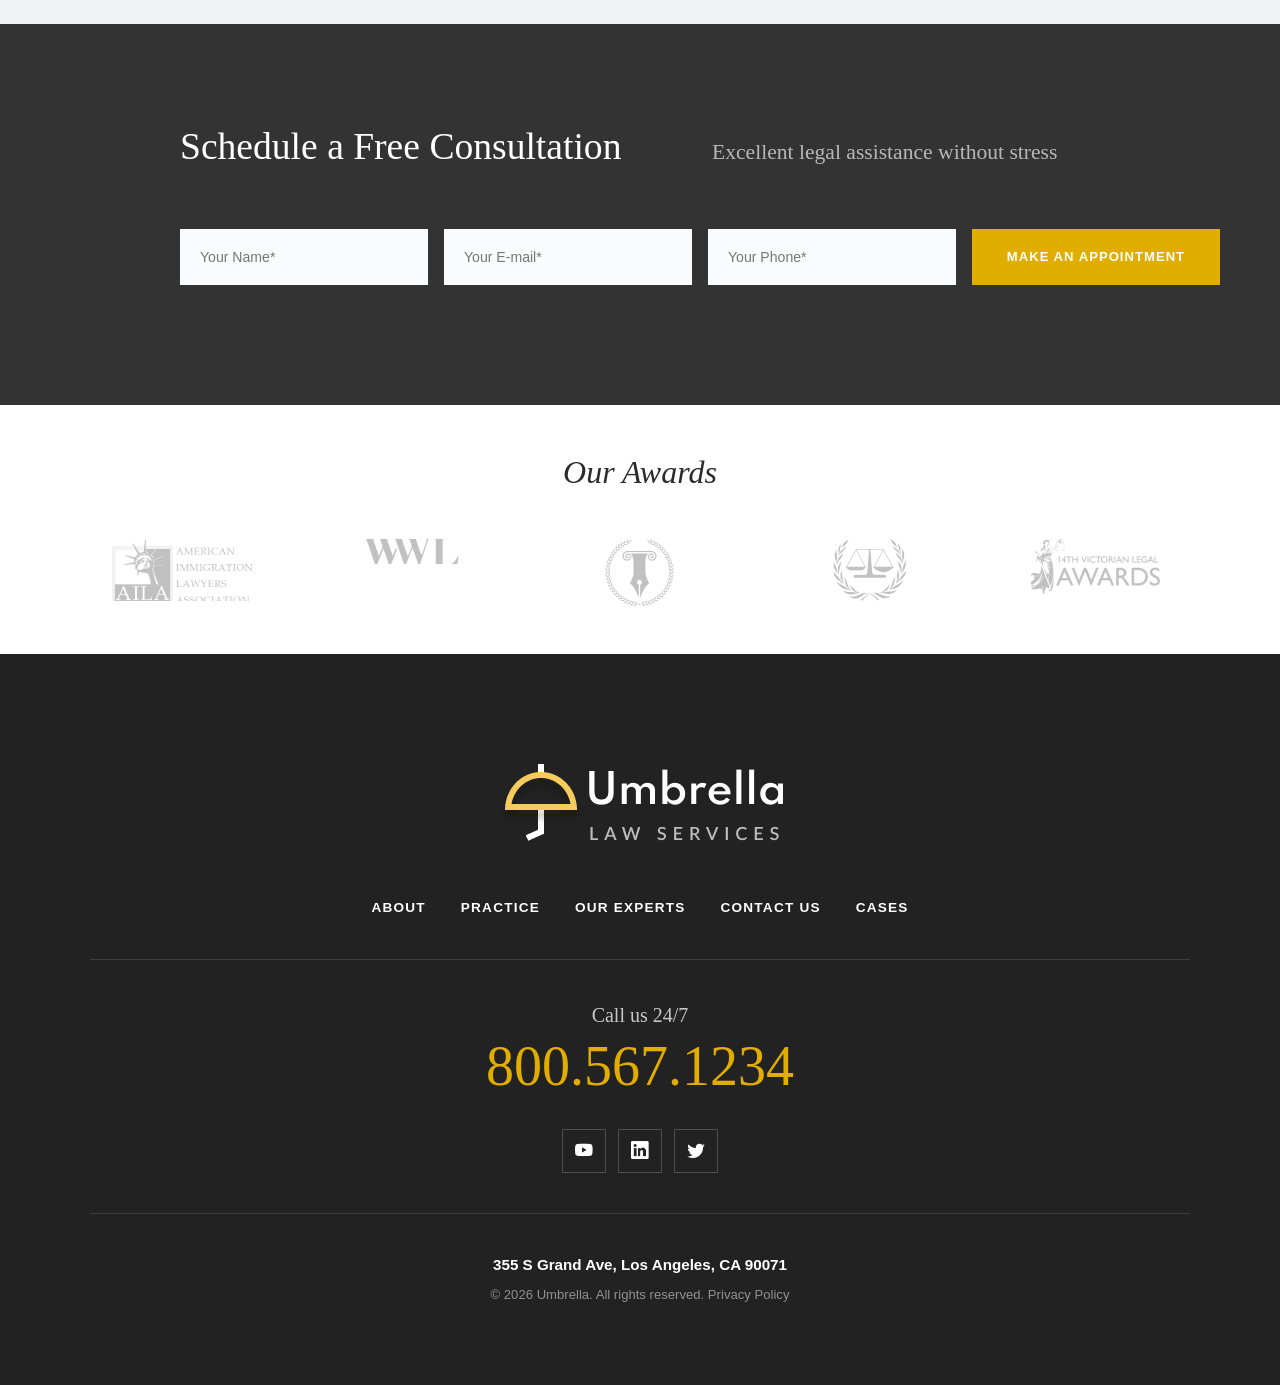
==== commit 4c3eaf7e: "Refactor HTML, clean SCSS modules, and add JS scripts" ====
--- a/index.html
+++ b/index.html
@@ -12,16 +12,16 @@
   </head>
   <body>
 <!-- header -->
-    <header class="site-header" id="siteHeader">
+    <header class="site-header" id="siteHeader" >
       <div class="container-fluid h-100">
         <div class="d-flex align-items-center justify-content-between h-100">
+          <!-- 1. ლოგო, მარცხენა მხარეს  -->
           <div class="header-group header-brand">
             <a href="index.html" class="d-flex align-items-center text-decoration-none text-white">
               <img src="./images/logo-inverse-285x77.png" alt="Umbrella Law Services" class="header-logo">
             </a>
           </div>
-
-          <!-- menu text -->
+          <!-- 2. ცენტეალური მენიუ -->
           <div class="header-group header-nav">
             <nav>
               <ul class="navbar-nav flex-row gap-4 mb-0">
@@ -67,6 +67,7 @@
               </ul>
             </nav>
           </div>
+          <!-- 3. ჰამბურგერ მენიუ -->
           <div class="header-group header-actions">
             <div class="d-flex align-items-center gap-4">
               <a href="tel:8005671234" class="text-white text-decoration-none d-none d-lg-flex align-items-center gap-1">
@@ -77,50 +78,25 @@
                 <span class="position-absolute top-0 start-100 translate-middle badge rounded-pill bg-warning text-dark" style="font-size: 0.6rem;">1</span>
               </a>
               <a href="contact.html" class="text-white text-decoration-none fw-bold d-none d-lg-inline">GET IN TOUCH</a>
-
-              <!-- Hamburger menu -->
-              <button class="hamburger-btn" id="hamburgerBtn" aria-label="Toggle menu">
-                <i class="bi bi-list" id="hamburgerIcon"></i>
+              <button class="hamburger-btn" aria-label="Toggle menu">
+                <i class="bi bi-list"></i>
               </button>
             </div>
           </div>
-
         </div>
       </div>
     </header>
-
-    <!-- dropdown window                    -->
-    <div class="side-panel" id="sidePanel">
-      <div class="side-panel-content">
-        <span class="text-warning fw-bold text-uppercase small">Free Consultation</span>
-        <h2 class="my-3">800.567.1234</h2>
-        <p class="text-white-50 mb-1">info@demolink.org</p>
-        <p class="text-white-50 mb-4">355 S Grand Ave,<br>Los Angeles, CA 90071</p>
-
-        <a href="contact.html" class="side-panel-link">
-          <i class="bi bi-person-plus"></i> Book an appointment
-        </a>
-        <a href="about.html" class="side-panel-link">
-          <i class="bi bi-bank"></i> Practice Areas
-        </a>
-        <a href="cases.html" class="side-panel-link">
-          <i class="bi bi-balance-scale"></i> Recent Cases
-        </a>
-      </div>
-    </div>
-    <div class="side-panel-overlay" id="sidePanelOverlay"></div>
-
     <!-- 1st section home page with 3 slider -->
-
-<section class="hero-section position-relative">
-  <!-- Carousel Background -->
+<section class="hero-section">
+  <!-- კარუსელი -->
   <div id="carouselExampleIndicators" class="carousel slide" data-bs-ride="carousel">
+    <!-- დავამატე ციფრები, ხაზების მაგივრად -->
     <div class="carousel-indicators custom-num-indicators">
       <button type="button" data-bs-target="#carouselExampleIndicators" data-bs-slide-to="0" class="active" aria-current="true" aria-label="Slide 1">01</button>
       <button type="button" data-bs-target="#carouselExampleIndicators" data-bs-slide-to="1" aria-label="Slide 2">02</button>
       <button type="button" data-bs-target="#carouselExampleIndicators" data-bs-slide-to="2" aria-label="Slide 3">03</button>
     </div>
-
+<!-- ფოტოები -->
     <div class="carousel-inner">
       <div class="carousel-item active">
         <img src="./images/hero-img-man.jpg" class="d-block w-100" alt="Professional lawyer">
@@ -133,18 +109,24 @@
       </div>
     </div>
   </div>
+
+  <!-- ვერტიკალური და ფორიზონტალური ხაზები -->
   <div class="hero-grid-overlay">
-    <div class="hero-grid-box left-box"></div>
-    <div class="hero-grid-box center-box"></div>
+    <div class="hero-grid-box"></div>
+    <div class="hero-grid-box"></div>
     <div class="hero-grid-box right-box"></div>
   </div>
   <div class="hero-line-top"></div>
   <div class="hero-line-bottom"></div>
+
+  <!-- სათაური და button  -->
   <div class="hero-content">
     <div class="hero-badge">Providing the best legal assistance &amp; advice since 1999</div>
     <h1 class="hero-title">FIND GREAT LEGAL HELP<br>WITHOUT ANY STRESS</h1>
     <a href="contact.html" class="btn btn-warning btn-lg fw-bold rounded-0 mt-3">GET IN TOUCH</a>
   </div>
+
+  <!-- მისამართი და სოცმედია icons -->
   <div class="hero-bottom-bar">
     <div class="address-box">
       <i class="bi bi-compass fs-3 text-warning"></i>
@@ -153,7 +135,6 @@
         <div class="text-white-50 small">Feel free to visit our firm's office at any time.</div>
       </div>
     </div>
-
     <div class="social-box">
       <a href="about.html" class="text-white"><i class="bi bi-facebook fs-5"></i></a>
       <a href="about.html" class="text-white ms-3"><i class="bi bi-linkedin fs-5"></i></a>
@@ -163,29 +144,26 @@
 </section>
 
 <!-- 2nd section სათაური      -->
-<section class="quote-banner-section bg-white">
+<section class="quote-section">
   <div class="quote-container">
-    <div class="custom-quote-box">
-      <p class="quote-text">
-        We do law differently — with more expertise, less hassle, and tech that helps you hire the perfect lawyer faster than ever.
-      </p>
-    </div>
+    <p class="quote-text">
+      We do law differently — with more expertise, less <br> hassle, and tech that helps you hire the perfect <br> lawyer faster than ever.
+    </p>
   </div>
 </section>
 
 <!-- 3rd secction practice -->
-<section class="practice-section position-relative">
+
+<section class="practice-section">
   <div class="container-fluid p-0">
     <div class="row g-0 align-items-stretch">
       
       <!-- ფოტო -->
-      <div class="col-lg-5 practice-img-col practice-animate">
-        <div class="practice-img-wrapper">
-          <img src="./images/man-in-suit-with-phone.jpg" alt="Lawyer working on laptop">
-        </div>
-      </div>
-
-      <!-- ჩამონათვალი -->
+      <div class="col-lg-5 practice-animate">
+        <img src="./images/man-in-suit-with-phone.jpg" class="practice-img" alt="Lawyer working on laptop">
+      </div>
+
+      <!-- ჩამონათვალი  -->
       <div class="col-lg-7 practice-content-col practice-animate">
         <div class="practice-content-inner">
           <h2 class="practice-title">Practice</h2>
@@ -216,17 +194,18 @@
     </div>
   </div>
 
-  <!-- შავი მართკუთხედი -->
+  <!-- შავი მართკთხედი -->
   <div class="dark-rectangle-bar"></div>
 </section>
 
 <!-- 4th section სტატისტიკა -->
 <section class="stats-section">
   <div class="stats-container">
+<!-- სათაური -->
     <div class="stats-header">
       <h2 class="stats-title">Statistics &amp; Facts</h2>
-      <div class="stats-gold-line"></div>
-    </div>
+    </div>
+  <!-- ქარდები -->
     <div class="row g-4">
       <!-- Stat 1 -->
       <div class="col-6 col-lg-3">
@@ -237,7 +216,6 @@
           <div class="stat-label">CHARGES DROPPED</div>
         </div>
       </div>
-
       <!-- Stat 2 -->
       <div class="col-6 col-lg-3">
         <div class="stat-box">
@@ -247,7 +225,6 @@
           <div class="stat-label">CASES WON</div>
         </div>
       </div>
-
       <!-- Stat 3 -->
       <div class="col-6 col-lg-3">
         <div class="stat-box">
@@ -257,7 +234,6 @@
           <div class="stat-label">CASES DISMISSED</div>
         </div>
       </div>
-
       <!-- Stat 4 -->
       <div class="col-6 col-lg-3">
         <div class="stat-box">
@@ -267,18 +243,18 @@
           <div class="stat-label">COUNTERSUITS FILED</div>
         </div>
       </div>
-
     </div>
   </div>
 </section>
 
 <!-- 5th section მინდინარე ქეისები -->
-<section class="case-studies-section py-5">
+<section class="case-studies-section">
   <div class="case-studies-container">
+    
+    <!-- Section Header -->
     <div class="row align-items-start mb-5">
       <div class="col-md-5">
         <h2 class="section-title mb-2">Recent Case Studies</h2>
-        <div class="section-gold-line"></div>
       </div>
       <div class="col-md-7">
         <p class="section-description mb-0">
@@ -287,13 +263,13 @@
       </div>
     </div>
 
-    <!-- ქარდების კარუსელი -->
+    <!-- Cards Carousel (Owl Carousel) -->
     <div class="case-studies-carousel owl-carousel owl-theme">
+      
+      <!-- Slide 1 -->
       <div class="item">
         <div class="card case-card">
-          <div class="case-img-wrapper">
-            <img src="./images/1st card.jpg" class="card-img-top" alt="Case Study 1">
-          </div>
+          <img src="./images/1st card.jpg" class="card-img-top" alt="Case Study 1">
           <div class="card-body p-4">
             <span class="case-category">CIVIL RIGHTS LAW</span>
             <h5 class="case-title">Illinois Property Rights: Real Estate Protection</h5>
@@ -301,11 +277,11 @@
           </div>
         </div>
       </div>
+
+      <!-- Slide 2 -->
       <div class="item">
         <div class="card case-card">
-          <div class="case-img-wrapper">
-            <img src="./images/2nd card.jpg" class="card-img-top" alt="Case Study 2">
-          </div>
+          <img src="./images/2nd card.jpg" class="card-img-top" alt="Case Study 2">
           <div class="card-body p-4">
             <span class="case-category">ADMIRALTY LAW</span>
             <h5 class="case-title">Adam Rodriguez &amp; New Wave Expeditions</h5>
@@ -313,11 +289,11 @@
           </div>
         </div>
       </div>
+
+      <!-- Slide 3 -->
       <div class="item">
         <div class="card case-card">
-          <div class="case-img-wrapper">
-            <img src="./images/3rd card.jpg" class="card-img-top" alt="Case Study 3">
-          </div>
+          <img src="./images/3rd card.jpg" class="card-img-top" alt="Case Study 3">
           <div class="card-body p-4">
             <span class="case-category">INTERNATIONAL LAW</span>
             <h5 class="case-title">Quad Oil Corp.: The South China Sea Boundary Dispute</h5>
@@ -325,11 +301,11 @@
           </div>
         </div>
       </div>
+
+      <!-- Slide 4 -->
       <div class="item">
         <div class="card case-card">
-          <div class="case-img-wrapper">
-            <img src="./images/4th card.jpg" class="card-img-top" alt="Case Study 4">
-          </div>
+          <img src="./images/4th card.jpg" class="card-img-top" alt="Case Study 4">
           <div class="card-body p-4">
             <span class="case-category">INTELLECTUAL PROPERTY</span>
             <h5 class="case-title">Tech Startup Patent Infringement Defense</h5>
@@ -337,27 +313,30 @@
           </div>
         </div>
       </div>
-    </div>
-  </div>
-</section>
-<!-- 6th section testimonial -->
+
+    </div>
+  </div>
+</section>
+<!-- 6th section testimonials -->
 <section class="about-testimonials-section">
   <div class="testimonials-container">
     <div class="row align-items-center">
-      <div class="col-lg-6 mb-4 mb-lg-0">
+      <!-- მარცხენა მხარე ტექსტი და სათაური -->
+      <div class="col-lg-6 mb-5 mb-lg-0">
         <h2 class="testimonials-heading">We bring clients a combination of skills &amp; vast experience</h2>
-        <div class="testimonials-gold-line"></div>
-        <p class="testimonials-desc text-muted mb-3">Combining experience in solving disputes and unique skills, we deliver what our clients need.</p>
-        <p class="testimonials-desc text-muted mb-4">To have a better understanding about how we solve legal issues of our clients, read these recently submitted testimonials.</p>
+        <p class="testimonials-desc mb-3">Combining experience in solving disputes and unique skills, we deliver what our clients need.</p>
+        <p class="testimonials-desc mb-4">To have a better understanding about how we solve legal issues of our clients, read these recently submitted testimonials.</p>
         <a href="contact.html" class="btn btn-outline-dark rounded-0 px-4 py-2 text-uppercase fw-semibold btn-consultation">FREE CONSULTATION</a>
       </div>
+      <!-- მარჯვენა მხარე ფოტო ფა ცარუსელი -->
       <div class="col-lg-6 testimonials-img-col position-relative">
-        <div class="testimonials-image-wrapper">
-          <img src="./images/two-men-watching-phone.jpg" alt="Team collaborating" class="img-fluid w-100">
-        </div>
-        <!-- კლიენტების კარუსელი  -->
+        <img src="./images/two-men-watching-phone.jpg" alt="Team collaborating" class="testimonials-img">
+
+        <!-- ცლიენტების კარუსელი -->
         <div class="testimonial-overlay-box">
           <div class="owl-carousel owl-theme testimonial-slider">
+            
+            <!-- Slide 1 -->
             <div class="item">
               <p class="testimonial-text">
                 Umbrella represented us in a suit against a large company. We were very satisfied with the result. Our settlement was much better than we expected and was completed in a timely manner.
@@ -369,6 +348,8 @@
                 </div>
               </div>
             </div>
+
+            <!-- Slide 2 -->
             <div class="item">
               <p class="testimonial-text">
                 I received great results when utilizing the legal services of Umbrella. They understood my circumstances and were able to get me the results I wanted.
@@ -380,6 +361,8 @@
                 </div>
               </div>
             </div>
+
+            <!-- Slide 3 -->
             <div class="item">
               <p class="testimonial-text">
                 Umbrella Law Firm was great to work with. Their team set expectations from the beginning and answered my many questions throughout the process.
@@ -399,17 +382,17 @@
 </section>
 <!-- 7th section ჯგუფის წევრების ქარდები -->
 <section class="team-section">
-  <div class="team-container">
+  <div clსათაურიainer">
+    <!-- სათაური -->
     <div class="team-header text-center">
       <h2 class="team-title">Meet Our Team</h2>
-      <div class="team-gold-line"></div>
-    </div>
+    </div>
+    <!-- ქარდები -->
     <div class="row row-cols-1 row-cols-md-2 row-cols-lg-4 g-1">
+      <!-- Team Member 1 -->
       <div class="col">
         <div class="card team-card">
-          <div class="team-img-wrapper">
-            <img src="./images/team member-1.jpg" class="card-img" alt="Edward Gray">
-          </div>
+          <img src="./images/team member-1.jpg" class="card-img" alt="Edward Gray">
           <div class="team-overlay">
             <h5 class="team-name">Edward Gray <span class="team-role">- Family Law</span></h5>
             <p class="team-desc">Edward is the managing partner of Umbrella who specializes in Family Law.</p>
@@ -417,11 +400,11 @@
           <div class="team-hover-arrow">&rarr;</div>
         </div>
       </div>
+
+      <!-- Team Member 2 -->
       <div class="col">
         <div class="card team-card">
-          <div class="team-img-wrapper">
-            <img src="./images/team member-2.jpg" class="card-img" alt="Kate Lee">
-          </div>
+          <img src="./images/team member-2.jpg" class="card-img" alt="Kate Lee">
           <div class="team-overlay">
             <h5 class="team-name">Kate Lee <span class="team-role">- Criminal Law</span></h5>
             <p class="team-desc">Kate is a junior managing partner who has represented 200+ criminal law cases.</p>
@@ -429,11 +412,11 @@
           <div class="team-hover-arrow">&rarr;</div>
         </div>
       </div>
+
+      <!-- Team Member 3 -->
       <div class="col">
         <div class="card team-card">
-          <div class="team-img-wrapper">
-            <img src="./images/team member-3.jpg" class="card-img" alt="Harry Smith">
-          </div>
+          <img src="./images/team member-3.jpg" class="card-img" alt="Harry Smith">
           <div class="team-overlay">
             <h5 class="team-name">Harry Smith <span class="team-role">- Admiralty Law</span></h5>
             <p class="team-desc">Harry is our senior associate with extensive experience in admiralty law.</p>
@@ -441,11 +424,11 @@
           <div class="team-hover-arrow">&rarr;</div>
         </div>
       </div>
+
+      <!-- Team Member 4 -->
       <div class="col">
         <div class="card team-card">
-          <div class="team-img-wrapper">
-            <img src="./images/team member-4.jpg" class="card-img" alt="Jane Peters">
-          </div>
+          <img src="./images/team member-4.jpg" class="card-img" alt="Jane Peters">
           <div class="team-overlay">
             <h5 class="team-name">Jane Peters <span class="team-role">- Business Law</span></h5>
             <p class="team-desc">Jane Peters is an Umbrella associate with professional expertise in business law.</p>
@@ -461,18 +444,20 @@
 <section class="legal-issues-section">
   <div class="container-fluid p-0">
     <div class="row g-0 align-items-stretch">
+      
+      <!-- ფოტო -->
       <div class="col-lg-5">
-        <div class="legal-img-wrapper">
-          <img src="./images/signature.jpg" alt="Signing a document">
-        </div>
-      </div>
+        <img src="./images/signature.jpg" class="legal-img" alt="Signing a document">
+      </div>
+
+      <!-- ტექსტი -->
       <div class="col-lg-7">
         <div class="legal-content-box">
           <h2 class="legal-title">We help people tackle serious legal issues of all stripes</h2>
-          <div class="legal-gold-line"></div>
           <p class="legal-desc mb-4">
             Our award-winning firm is focused on our clients' demands for an exceptional legal service model that provides real value.
           </p>
+<!-- აიქონები, ოთხი მოკლე სათაური -->
           <div class="row g-4">
             <div class="col-sm-6 d-flex align-items-start gap-3">
               <i class="bi bi-book legal-icon"></i>
@@ -496,18 +481,22 @@
     </div>
   </div>
 </section>
-<!-- 8th section სარეგისტრაციო ფორმა -->
+
+<!-- 9th section სარეგისტრაციო ფორმა -->
 <section class="consultation-section">
   <div class="consultation-container">
+    
+    <!-- Header -->
     <div class="row align-items-center mb-5">
       <div class="col-lg-6 mb-3 mb-lg-0">
         <h2 class="consultation-title">Schedule a Free Consultation</h2>
-        <div class="consultation-gold-line"></div>
       </div>
       <div class="col-lg-6">
         <p class="consultation-subtitle">Excellent legal assistance without stress</p>
       </div>
     </div>
+
+    <!-- Form -->
     <form class="row g-3" novalidate>
       <div class="col-md-3">
         <input type="text" class="form-control consultation-input" placeholder="Your Name*" required>
@@ -549,12 +538,16 @@
         </div>
       </div>
     </section>
-<!-- 11th section footer -->
+<!--  footer -->
 <footer class="site-footer text-center">
   <div class="container">
+    
+    <!-- Logo -->
     <a href="index.html" class="d-inline-block mb-4">
-      <img src="./images/logo-inverse-285x77.png" alt="Umbrella Law Services"">
+      <img src="./images/logo-inverse-285x77.png" alt="Umbrella Law Services">
     </a>
+
+    <!-- ნავიგაციის ლინკები -->
     <ul class="footer-nav">
       <li><a href="about.html">ABOUT</a></li>
       <li><a href="#practice">PRACTICE</a></li>
@@ -562,19 +555,30 @@
       <li><a href="contact.html">CONTACT US</a></li>
       <li><a href="cases.html">CASES</a></li>
     </ul>
-    <hr class="footer-divider">
-    <p class="footer-call-title">Call us 24\7</p>
+
+   <!-- გამყოფი ხაზი -->
+    <div class="footer-divider"></div>
+
+    <!-- ტელეფონი -->
+    <p class="footer-call-title">Call us 24/7</p>
     <h2 class="footer-phone">800.567.1234</h2>
+
+    <!-- სოციალური ქსელის აიქონები -->
     <div class="footer-socials">
-      <a href="#" class="social-btn"><i class="bi bi-youtube"></i></a>
-      <a href="#" class="social-btn"><i class="bi bi-linkedin"></i></a>
-      <a href="#" class="social-btn"><i class="bi bi-twitter"></i></a>
-    </div>
-    <hr class="footer-divider">
+      <a href="#" class="social-btn" aria-label="YouTube"><i class="bi bi-youtube"></i></a>
+      <a href="#" class="social-btn" aria-label="LinkedIn"><i class="bi bi-linkedin"></i></a>
+      <a href="#" class="social-btn" aria-label="Twitter"><i class="bi bi-twitter"></i></a>
+    </div>
+
+    <!-- გამყოფი ხაზი -->
+    <div class="footer-divider"></div>
+
+    <!--მისამართი -->
     <p class="footer-address">355 S Grand Ave, Los Angeles, CA 90071</p>
     <p class="footer-copyright">
       &copy; 2026 Umbrella. All rights reserved. <a href="privacy.html">Privacy Policy</a>
     </p>
+
   </div>
 </footer>
 
@@ -582,89 +586,8 @@
 
     <script src="https://cdnjs.cloudflare.com/ajax/libs/jquery/3.7.1/jquery.min.js"></script>
     <script src="https://cdnjs.cloudflare.com/ajax/libs/OwlCarousel2/2.3.4/owl.carousel.min.js"></script>
-    <script src="https://cdn.jsdelivr.net/npm/bootstrap@5.3.8/dist/js/bootstrap.bundle.min.js"></script>
-<!-- კარუსელი -->
-    <script>
-      $(document).ready(function() {
-  
-        $('.testimonial-slider').owlCarousel({
-          items: 1,
-          loop: true,
-          margin: 0,
-          nav: false,
-          dots: true,
-          autoplay: false,
-          smartSpeed: 500
-        });
-        $('.case-studies-carousel').owlCarousel({
-          loop: true,
-          margin: 20,
-          nav: true,
-          dots: false,
-          responsive: {
-            0: { items: 1 },
-            600: { items: 2 },
-            1000: { items: 3 }
-          }
-        });
-
-        // ჯილოდების კარუსელი
-        $('#awards-carousel').owlCarousel({
-          loop: true,
-          margin: 30,
-          nav: false,
-          dots: false,
-          autoplay: true,
-          autoplayTimeout: 3000,
-          responsive: {
-            0: { items: 2 },
-            600: { items: 4 },
-            1000: { items: 5 }
-          }
-        });
-      });
-
-      // header-ის სქროლი
-      document.addEventListener("DOMContentLoaded", function () {
-        const siteHeader = document.getElementById("siteHeader");
-
-        function handleScroll() {
-          if (window.scrollY > 30) {
-            siteHeader.classList.add("scrolled");
-          } else {
-            siteHeader.classList.remove("scrolled");
-          }
-        }
-
-        window.addEventListener("scroll", handleScroll);
-        handleScroll();
-
-        // Hamburger მენუ
-        const hamburgerBtn = document.getElementById('hamburgerBtn');
-        const sidePanel = document.getElementById('sidePanel');
-        const sidePanelOverlay = document.getElementById('sidePanelOverlay');
-        const hamburgerIcon = document.getElementById('hamburgerIcon');
-
-        if (hamburgerBtn && sidePanel && sidePanelOverlay) {
-          hamburgerBtn.addEventListener('click', function() {
-            sidePanel.classList.toggle('active');
-            sidePanelOverlay.classList.toggle('active');
-            if (hamburgerIcon) {
-              hamburgerIcon.classList.toggle('bi-list');
-              hamburgerIcon.classList.toggle('bi-x-lg');
-            }
-          });
-
-          sidePanelOverlay.addEventListener('click', function() {
-            sidePanel.classList.remove('active');
-            sidePanelOverlay.classList.remove('active');
-            if (hamburgerIcon) {
-              hamburgerIcon.classList.add('bi-list');
-              hamburgerIcon.classList.remove('bi-x-lg');
-            }
-          });
-        }
-      });
+    <script src="https://cdn.jsdelivr.net/npm/bootstrap@5.3.8/dist/js/bootstrap.bundle.min.js">
     </script>
+    <script src="./js/main.js"></script>
   </body>
 </html>
--- a/style/main.css
+++ b/style/main.css
@@ -54,6 +54,7 @@
   background: transparent;
   z-index: 1000;
   transition: all 0.3s ease;
+  transition: background-color 0.3s ease, padding 0.3s ease;
 }
 .site-header.scrolled {
   height: 60px;
@@ -73,28 +74,21 @@
   height: 32px;
 }
 
-.site-header .container-fluid > .d-flex {
-  height: 100%;
-  align-items: stretch !important;
-}
-
 .header-group {
   height: 100%;
   display: flex;
   align-items: center;
-  border-radius: 0 !important;
   background: transparent;
   transition: background 0.25s ease;
 }
 .header-group:hover {
-  background: rgba(255, 255, 255, 0.08) !important;
+  background: rgba(255, 255, 255, 0.1);
 }
 
 .header-brand {
   width: 240px;
   padding-left: 60px;
   padding-right: 20px;
-  justify-content: flex-start;
   border-right: 1px solid rgba(255, 255, 255, 0.18);
 }
 
@@ -135,7 +129,6 @@
 
 .dropdown-toggle-caret {
   margin-left: 4px;
-  cursor: pointer;
   font-size: 0.7rem;
 }
 
@@ -164,9 +157,6 @@
   border-radius: 4px;
   padding: 10px 0;
 }
-.nav-item.dropdown .dropdown-menu.show {
-  display: block;
-}
 .nav-item.dropdown .dropdown-menu .dropdown-item {
   color: #333333;
   padding: 8px 20px;
@@ -202,77 +192,29 @@
   color: #e1ad01;
 }
 
-.side-panel {
-  position: fixed;
-  top: 0;
-  right: -420px;
-  width: 380px;
-  max-width: 85vw;
-  height: 100%;
-  background: rgba(30, 30, 30, 0.98);
-  color: #ffffff;
-  z-index: 1100;
-  transition: right 0.4s ease;
-  padding-top: 100px;
-}
-.side-panel.active {
-  right: 0;
-}
-
-.side-panel-content {
-  padding: 30px 40px;
-}
-
-.side-panel-link {
-  display: block;
-  color: #ffffff;
-  text-decoration: none;
-  padding: 16px 0;
-  border-bottom: 1px solid rgba(255, 255, 255, 0.15);
-  transition: color 0.25s ease, padding-left 0.25s ease;
-}
-.side-panel-link i {
-  color: #e1ad01;
-  margin-right: 10px;
-}
-.side-panel-link:hover {
-  color: #e1ad01;
-  padding-left: 8px;
-}
-
-.side-panel-overlay {
-  position: fixed;
-  top: 0;
-  left: 0;
-  width: 100%;
-  height: 100%;
-  background: rgba(0, 0, 0, 0.6);
-  z-index: 1050;
-  opacity: 0;
-  visibility: hidden;
-  transition: all 0.3s ease;
-}
-.side-panel-overlay.active {
-  opacity: 1;
-  visibility: visible;
-}
-
 .site-footer {
-  background-color: #222222 !important;
-  padding: 110px 0 80px 0;
-  color: #ffffff;
-}
-.site-footer .footer-nav {
+  background-color: #222222;
+  padding: 60px 0 50px;
+  color: #ffffff;
+}
+
+@media (min-width: 992px) {
+  .site-footer {
+    padding: 110px 0 80px;
+  }
+}
+.footer-nav {
   display: flex;
   justify-content: center;
   align-items: center;
   gap: 35px;
   list-style: none;
   padding: 0;
-  margin: 30px 0 40px 0;
+  margin: 30px 0 40px;
   flex-wrap: wrap;
 }
-.site-footer .footer-nav a {
+
+.footer-nav a {
   color: #ffffff;
   text-decoration: none;
   font-size: 0.85rem;
@@ -280,36 +222,48 @@
   letter-spacing: 1.2px;
   transition: color 0.3s ease;
 }
-.site-footer .footer-nav a:hover {
-  color: #e1ad01;
-}
-.site-footer .footer-divider {
+
+.footer-nav a:hover {
+  color: #e1ad01;
+}
+
+.footer-divider {
   border: 0;
   border-top: 1px solid rgba(255, 255, 255, 0.12);
   margin: 40px auto;
   max-width: 1100px;
-}
-.site-footer .footer-call-title {
-  font-family: serif;
+  opacity: 1;
+}
+
+.footer-call-title {
+  font-family: Georgia, serif;
   font-size: 1.25rem;
   color: rgba(255, 255, 255, 0.75);
   margin-bottom: 8px;
 }
-.site-footer .footer-phone {
-  font-family: serif;
-  font-size: 3.5rem;
+
+.footer-phone {
+  font-family: Georgia, serif;
+  font-size: 2.5rem;
   color: #e1ad01;
   font-weight: 400;
   line-height: 1;
   margin-bottom: 35px;
 }
-.site-footer .footer-socials {
+
+@media (min-width: 768px) {
+  .footer-phone {
+    font-size: 3.5rem;
+  }
+}
+.footer-socials {
   display: flex;
   justify-content: center;
   gap: 12px;
   margin-bottom: 40px;
 }
-.site-footer .footer-socials .social-btn {
+
+.social-btn {
   width: 44px;
   height: 44px;
   border: 1px solid rgba(255, 255, 255, 0.2);
@@ -321,72 +275,66 @@
   font-size: 1.1rem;
   transition: all 0.3s ease;
 }
-.site-footer .footer-socials .social-btn:hover {
+
+.social-btn:hover {
   border-color: #e1ad01;
   color: #e1ad01;
   background-color: rgba(212, 153, 40, 0.08);
 }
-.site-footer .footer-address {
+
+.footer-address {
   font-size: 0.95rem;
   font-weight: 700;
   color: #ffffff;
   margin-bottom: 8px;
 }
-.site-footer .footer-copyright {
+
+.footer-copyright {
   font-size: 0.82rem;
   color: rgba(255, 255, 255, 0.5);
   margin: 0;
 }
-.site-footer .footer-copyright a {
+
+.footer-copyright a {
   color: rgba(255, 255, 255, 0.5);
   text-decoration: none;
   transition: color 0.3s ease;
 }
-.site-footer .footer-copyright a:hover {
-  color: #ffffff;
-}
-
-.btn-warning {
-  background-color: #e1ad01;
-  color: #ffffff;
-  border: none;
-  border-radius: 0px;
-  padding: 12px 28px;
-  font-weight: 700;
-  text-transform: uppercase;
-  transition: all 0.3s ease;
-  cursor: pointer;
-}
-.btn-warning:hover {
-  background-color: #b88d00;
-  color: #ffffff;
-}
-
-.quote-banner-section {
-  padding: 90px 0 60px 0;
+
+.footer-copyright a:hover {
+  color: #ffffff;
+}
+
+.quote-section {
+  padding: 90px 0 60px;
   background-color: #ffffff;
 }
-.quote-banner-section .quote-container {
-  padding-left: 240px; /* Snaps text to 1st vertical grid line */
-  padding-right: 80px;
-  max-width: 1250px;
-}
-.quote-banner-section .custom-quote-box {
+
+.quote-container {
+  padding-left: 20px;
+  padding-right: 20px;
+}
+@media (min-width: 1200px) {
+  .quote-container {
+    padding-left: 240px;
+    padding-right: 80px;
+    max-width: 1250px;
+  }
+}
+
+.quote-text {
   border-left: 3px solid #e1ad01;
   padding-left: 35px;
-}
-.quote-banner-section .quote-text {
-  font-family: serif;
-  font-size: 2.2rem;
+  font-family: Georgia, serif;
+  font-size: 1.5rem;
   line-height: 1.4;
   color: #2b2b2b;
   font-weight: 400;
   margin: 0;
 }
-@media (max-width: 991.98px) {
-  .quote-banner-section .quote-container {
-    padding-left: 20px;
-    padding-right: 20px;
+@media (min-width: 768px) {
+  .quote-text {
+    font-size: 2.2rem;
   }
 }
 
@@ -394,14 +342,8 @@
   background-color: #ffffff;
   position: relative;
 }
-.practice-section .practice-img-col {
-  padding: 0;
-}
-.practice-section .practice-img-wrapper {
-  width: 100%;
-  height: 100%;
-}
-.practice-section .practice-img-wrapper img {
+
+.practice-img {
   width: 100%;
   height: 100%;
   min-height: 480px;
@@ -409,45 +351,54 @@
      object-fit: cover;
   display: block;
 }
-.practice-section .practice-content-col {
+
+.practice-content-col {
   background-color: #f9fbfd;
-  padding: 60px 60px 60px 80px;
+  padding: 40px 20px;
   display: flex;
   align-items: center;
 }
-.practice-section .practice-content-inner {
+
+@media (min-width: 992px) {
+  .practice-content-col {
+    padding: 60px 60px 60px 80px;
+  }
+}
+.practice-content-inner {
   max-width: 650px;
   width: 100%;
 }
-.practice-section .practice-title {
-  font-family: serif;
+
+.practice-title {
+  font-family: Georgia, serif;
   font-size: 2.5rem;
   color: #222222;
   font-weight: 400;
   margin-bottom: 30px;
 }
-.practice-section .practice-list {
+
+.practice-list {
   list-style: none;
   padding: 0;
   margin: 0;
 }
-.practice-section .practice-list li {
+
+.practice-list li {
   padding: 12px 0;
   border-bottom: 1px solid rgba(0, 0, 0, 0.06);
 }
-.practice-section .practice-list li:last-child {
-  border-bottom: none;
-}
-.practice-section .practice-list li a {
+
+.practice-list a {
   display: inline-block;
-  font-family: serif;
+  font-family: Georgia, serif;
   font-size: 1.1rem;
   color: #2b2b2b;
   text-decoration: none;
   position: relative;
   transition: transform 0.3s ease, color 0.3s ease;
 }
-.practice-section .practice-list li a::before {
+
+.practice-list a::before {
   content: "→";
   position: absolute;
   left: -20px;
@@ -459,14 +410,17 @@
   opacity: 0;
   transition: opacity 0.3s ease;
 }
-.practice-section .practice-list li a:hover {
+
+.practice-list a:hover {
   transform: translateX(20px);
   color: #2b2b2b;
 }
-.practice-section .practice-list li a:hover::before {
+
+.practice-list a:hover::before {
   opacity: 1;
 }
-.practice-section .dark-rectangle-bar {
+
+.dark-rectangle-bar {
   width: 500px;
   height: 65px;
   background-color: #222222;
@@ -483,99 +437,122 @@
   }
 }
 .practice-animate {
-  animation: slideUp 0.8s ease-out forwards;
+  animation: slideUp 0.5s ease-out forwards;
 }
 
 .stats-section {
   background-color: #222222;
-  padding: 100px 0 140px 0;
-  color: #ffffff;
-}
-.stats-section .stats-container {
-  padding-left: 240px;
-  padding-right: 80px;
-  max-width: 1350px;
-}
-.stats-section .stats-header {
+  padding: 70px 0;
+  color: #ffffff;
+}
+
+@media (min-width: 1200px) {
+  .stats-section {
+    padding: 100px 0 140px;
+  }
+}
+.stats-container {
+  padding-left: 20px;
+  padding-right: 20px;
+}
+
+@media (min-width: 1200px) {
+  .stats-container {
+    padding-left: 240px;
+    padding-right: 80px;
+    max-width: 1350px;
+  }
+}
+.stats-header {
   margin-bottom: 45px;
 }
-.stats-section .stats-header .stats-title {
-  font-family: serif;
+
+.stats-title {
+  font-family: Georgia, serif;
   font-size: 2.5rem;
   font-weight: 400;
   color: #ffffff;
   margin-bottom: 15px;
-}
-.stats-section .stats-header .stats-gold-line {
+  position: relative;
+}
+
+.stats-title::after {
+  content: "";
+  display: block;
   width: 50px;
   height: 2px;
   background-color: #e1ad01;
-}
-.stats-section .stat-box {
+  margin-top: 15px;
+}
+
+.stat-box {
   border-left: 1px solid rgba(255, 255, 255, 0.15);
   padding-left: 20px;
 }
-.stats-section .stat-box .stat-number {
+
+.stat-number {
   display: flex;
   align-items: baseline;
   gap: 8px;
-  font-family: serif;
-  font-size: 3.25rem;
+  font-family: Georgia, serif;
+  font-size: 2.5rem;
   font-weight: 400;
   line-height: 1;
   color: #ffffff;
   margin-bottom: 10px;
 }
-.stats-section .stat-box .stat-number i {
+
+@media (min-width: 768px) {
+  .stat-number {
+    font-size: 3.25rem;
+  }
+}
+.stat-number i {
   font-size: 1.5rem;
   color: #e1ad01;
 }
-.stats-section .stat-box .stat-label {
+
+.stat-label {
   font-size: 0.75rem;
   letter-spacing: 1px;
   text-transform: uppercase;
   color: rgba(255, 255, 255, 0.6);
   font-weight: 600;
 }
-@media (max-width: 991.98px) {
-  .stats-section .stats-container {
-    padding-left: 20px;
-    padding-right: 20px;
-  }
-}
-
-.case-studies-section {
-  background-color: #ffffff;
-  padding-top: 80px;
-  padding-bottom: 100px;
-}
-.case-studies-section .case-studies-container {
-  padding-left: 240px;
-  padding-right: 80px;
-  max-width: 1400px;
-}
-.case-studies-section .section-title {
-  font-family: serif;
+
+.case-studies-container {
+  padding-left: 20px;
+  padding-right: 20px;
+}
+
+@media (min-width: 1200px) {
+  .case-studies-container {
+    padding-left: 240px;
+    padding-right: 80px;
+    max-width: 1400px;
+  }
+}
+.section-title {
+  font-family: Georgia, serif;
   font-size: 2.35rem;
   color: #2b2b2b;
   font-weight: 400;
-}
-.case-studies-section .section-gold-line {
+  position: relative;
+}
+
+.section-title::after {
+  content: "";
+  display: block;
   width: 50px;
   height: 2px;
   background-color: #e1ad01;
   margin-top: 10px;
 }
-.case-studies-section .section-description {
+
+.section-description {
   color: #666666;
   font-size: 1.05rem;
   line-height: 1.6;
-}
-@media (max-width: 991.98px) {
-  .case-studies-section .case-studies-container {
-    padding-left: 20px;
-    padding-right: 20px;
-  }
 }
 
 .case-card {
@@ -585,25 +562,24 @@
   box-shadow: 0 18px 40px rgba(0, 0, 0, 0.09);
   transition: transform 0.35s ease, box-shadow 0.35s ease;
 }
+
 .case-card:hover {
   transform: translateY(-6px);
-  box-shadow: 0 25px 50px rgba(0, 0, 0, 0.14);
-}
-.case-card .case-img-wrapper {
+  box-shadow: 0 25px 50px rgba(56, 55, 55, 0.14);
+}
+
+.case-card .card-img-top {
   width: 100%;
   height: 240px;
-  overflow: hidden;
-}
-.case-card .case-img-wrapper img {
-  width: 100%;
-  height: 100%;
   -o-object-fit: cover;
      object-fit: cover;
 }
-.case-card .case-category {
+
+/* 5. Card Inner Details */
+.case-category {
   display: inline-block;
   background-color: #fff8e7;
-  color: #d49928;
+  color: #e1ad01;
   font-size: 0.7rem;
   font-weight: 700;
   letter-spacing: 0.8px;
@@ -611,8 +587,9 @@
   padding: 4px 10px;
   margin-bottom: 16px;
 }
-.case-card .case-title {
-  font-family: serif;
+
+.case-title {
+  font-family: Georgia, serif;
   font-size: 1.25rem;
   color: #2b2b2b;
   line-height: 1.4;
@@ -620,7 +597,8 @@
   margin-bottom: 25px;
   min-height: 70px;
 }
-.case-card .case-date {
+
+.case-date {
   font-size: 0.72rem;
   letter-spacing: 1px;
   color: #999999;
@@ -629,145 +607,191 @@
 }
 
 .about-testimonials-section {
-  background-color: #f1f5fa !important;
-  padding: 100px 0 140px 0;
-}
-.about-testimonials-section .testimonials-container {
-  padding-left: 240px;
-  padding-right: 80px;
-  max-width: 1400px;
-}
-.about-testimonials-section .testimonials-heading {
-  font-family: serif;
+  background-color: #f1f5fa;
+  padding: 60px 0 80px;
+}
+
+@media (min-width: 1200px) {
+  .about-testimonials-section {
+    padding: 100px 0 140px;
+  }
+}
+.testimonials-container {
+  padding-left: 20px;
+  padding-right: 20px;
+}
+
+@media (min-width: 1200px) {
+  .testimonials-container {
+    padding-left: 240px;
+    padding-right: 80px;
+    max-width: 1400px;
+  }
+}
+.testimonials-heading {
+  font-family: Georgia, serif;
   font-size: 2.35rem;
   color: #2b2b2b;
   font-weight: 400;
   line-height: 1.35;
-}
-.about-testimonials-section .testimonials-gold-line {
+  position: relative;
+}
+
+.testimonials-heading::after {
+  content: "";
+  display: block;
   width: 45px;
   height: 2px;
   background-color: #e1ad01;
-  margin: 20px 0 25px 0;
-}
-.about-testimonials-section .testimonials-desc {
+  margin: 20px 0 25px;
+}
+
+.testimonials-desc {
   font-size: 1rem;
   line-height: 1.6;
-  color: #666666 !important;
-}
-.about-testimonials-section .btn-consultation {
+  color: #666666;
+}
+
+.btn-consultation {
   border-color: #2b2b2b;
   color: #2b2b2b;
   font-size: 0.8rem;
   letter-spacing: 1px;
-}
-.about-testimonials-section .btn-consultation:hover {
+  transition: all 0.3s ease;
+}
+
+.btn-consultation:hover {
   background-color: #2b2b2b;
   color: #ffffff;
 }
-.about-testimonials-section .testimonials-image-wrapper {
+
+.testimonials-img {
   width: 100%;
-}
-.about-testimonials-section .testimonials-image-wrapper img {
-  width: 100%;
-  height: 480px;
+  height: 380px;
   -o-object-fit: cover;
      object-fit: cover;
   display: block;
 }
-.about-testimonials-section .testimonial-overlay-box {
-  position: absolute;
-  bottom: -40px;
-  left: -70px;
-  width: 88%;
+
+@media (min-width: 992px) {
+  .testimonials-img {
+    height: 480px;
+  }
+}
+.testimonial-overlay-box {
   background-color: #222222;
-  padding: 35px 40px;
-  border-left: 3px solid #e1ad01; /* Left gold border line */
+  padding: 30px 25px;
+  border-left: 3px solid #e1ad01;
   box-shadow: 0 20px 40px rgba(0, 0, 0, 0.2);
+  margin-top: -30px;
+  position: relative;
   z-index: 5;
 }
-.about-testimonials-section .testimonial-overlay-box .testimonial-text {
-  font-family: serif;
+
+@media (min-width: 992px) {
+  .testimonial-overlay-box {
+    position: absolute;
+    bottom: -40px;
+    left: -13px;
+    width: 88%;
+    padding: 35px 40px;
+    margin-top: 0;
+  }
+}
+.testimonial-text {
+  font-family: Georgia, serif;
   font-size: 1.05rem;
   line-height: 1.65;
   color: rgba(255, 255, 255, 0.88);
   margin-bottom: 25px;
 }
-.about-testimonials-section .testimonial-overlay-box .testimonials-client-avatar {
-  width: 44px;
+
+.testimonials-client-avatar {
+  width: 44px !important;
   height: 44px;
   border-radius: 50%;
   -o-object-fit: cover;
      object-fit: cover;
 }
-.about-testimonials-section .testimonial-overlay-box .testimonials-client-name {
-  font-family: serif;
+
+.testimonials-client-name {
+  font-family: Georgia, serif;
   font-size: 1.05rem;
   color: #ffffff;
   font-weight: 400;
 }
-.about-testimonials-section .testimonial-overlay-box .testimonials-client-name .testimonials-client-title {
+
+.testimonials-client-title {
   font-family: sans-serif;
   font-size: 0.85rem;
   color: rgba(255, 255, 255, 0.6);
   font-weight: 400;
 }
-.about-testimonials-section .testimonial-overlay-box .owl-dots {
+
+.testimonial-overlay-box .owl-dots {
   text-align: right;
   margin-top: -20px;
 }
-.about-testimonials-section .testimonial-overlay-box .owl-dots .owl-dot span {
+
+.testimonial-overlay-box .owl-dot span {
   width: 8px;
   height: 8px;
   background: transparent;
   border: 1px solid rgba(255, 255, 255, 0.4);
   transition: all 0.3s ease;
 }
-.about-testimonials-section .testimonial-overlay-box .owl-dots .owl-dot.active span, .about-testimonials-section .testimonial-overlay-box .owl-dots .owl-dot:hover span {
+
+.testimonial-overlay-box .owl-dot.active span,
+.testimonial-overlay-box .owl-dot:hover span {
   background: #e1ad01;
   border-color: #e1ad01;
 }
-@media (max-width: 991.98px) {
-  .about-testimonials-section .testimonials-container {
-    padding-left: 20px;
-    padding-right: 20px;
-  }
-  .about-testimonials-section .testimonial-overlay-box {
-    position: relative;
-    bottom: 0;
-    left: 0;
-    width: 100%;
-    margin-top: 20px;
-  }
-}
 
 .team-section {
   background-color: #222222;
-  padding: 110px 0 150px 0;
-  color: #ffffff;
-}
-.team-section .team-container {
+  padding: 70px 0;
+  color: #ffffff;
+}
+
+@media (min-width: 1200px) {
+  .team-section {
+    padding: 110px 0 150px;
+  }
+}
+.team-container {
   margin: 0 auto;
-  padding: 0 30px;
+  padding: 0 20px;
   max-width: 1300px;
 }
-.team-section .team-header {
+
+@media (min-width: 768px) {
+  .team-container {
+    padding: 0 30px;
+  }
+}
+.team-header {
   margin-bottom: 50px;
 }
-.team-section .team-header .team-title {
-  font-family: serif;
+
+.team-title {
+  font-family: Georgia, serif;
   font-size: 2.5rem;
   font-weight: 400;
   color: #ffffff;
   margin: 0;
-}
-.team-section .team-header .team-gold-line {
+  position: relative;
+}
+
+.team-title::after {
+  content: "";
+  display: block;
   width: 50px;
   height: 2px;
   background-color: #e1ad01;
-  margin: 15px auto 0 auto;
-}
-.team-section .team-card {
+  margin: 15px auto 0;
+}
+
+.team-card {
   border: none;
   border-radius: 0;
   position: relative;
@@ -775,50 +799,42 @@
   z-index: 1;
   transition: transform 0.35s cubic-bezier(0.16, 1, 0.3, 1), box-shadow 0.35s ease, z-index 0s;
 }
-.team-section .team-card .team-img-wrapper {
+
+/* Replaces .team-img-wrapper div */
+.team-card .card-img {
   width: 100%;
   height: 440px;
-}
-.team-section .team-card .team-img-wrapper img {
-  width: 100%;
-  height: 100%;
   -o-object-fit: cover;
      object-fit: cover;
   display: block;
-}
-.team-section .team-card .team-overlay {
-  position: absolute;
-  bottom: 0;
-  left: 0;
-  width: 100%;
-  padding: 30px 20px 20px 20px;
-  background: linear-gradient(to top, rgba(0, 0, 0, 0.95) 0%, rgba(0, 0, 0, 0) 100%);
-  display: flex;
-  flex-direction: column;
-  justify-content: flex-end;
-  z-index: 2;
-}
-.team-section .team-card .team-name {
-  font-family: serif;
+  border-radius: 0;
+}
+
+/* 5. Card Dark Gradient Overlay */
+.team-name {
+  font-family: Georgia, serif;
   font-size: 1.15rem;
   color: #ffffff;
   font-weight: 400;
   margin-bottom: 4px;
 }
-.team-section .team-card .team-name .team-role {
+
+.team-role {
   font-family: sans-serif;
   font-style: italic;
   font-weight: 300;
   font-size: 0.9rem;
   color: rgba(255, 255, 255, 0.8);
 }
-.team-section .team-card .team-desc {
+
+.team-desc {
   font-size: 0.82rem;
   color: rgba(255, 255, 255, 0.7);
   margin: 0;
   line-height: 1.4;
 }
-.team-section .team-card .team-hover-arrow {
+
+.team-hover-arrow {
   position: absolute;
   bottom: 0;
   right: 0;
@@ -835,19 +851,15 @@
   opacity: 0;
   transition: opacity 0.3s ease;
 }
-.team-section .team-card:hover {
+
+.team-card:hover {
   transform: scale(1.06);
   z-index: 10;
   box-shadow: 0 20px 45px rgba(0, 0, 0, 0.65);
 }
-.team-section .team-card:hover .team-hover-arrow {
+
+.team-card:hover .team-hover-arrow {
   opacity: 1;
-}
-@media (max-width: 991.98px) {
-  .team-section .team-container {
-    padding-left: 20px;
-    padding-right: 20px;
-  }
 }
 
 .legal-issues-section {
@@ -903,42 +915,49 @@
   color: #333333;
   line-height: 1.4;
 }
-@media (max-width: 991.98px) {
-  .legal-issues-section .legal-content-box {
-    padding: 40px 25px;
-  }
-}
 
 .consultation-section {
   background-color: #333333;
-  padding: 100px 0 120px 0;
-  color: #ffffff;
-}
-.consultation-section .consultation-container {
-  padding-left: 240px;
-  padding-right: 80px;
-  max-width: 1500px;
-}
-.consultation-section .consultation-title {
-  font-family: serif;
+  padding: 60px 0 80px;
+  color: #ffffff;
+}
+
+@media (min-width: 1200px) {
+  .consultation-section {
+    padding: 100px 0 120px;
+  }
+}
+.consultation-container {
+  padding-left: 20px;
+  padding-right: 20px;
+}
+
+@media (min-width: 1200px) {
+  .consultation-container {
+    padding-left: 240px;
+    padding-right: 80px;
+    max-width: 1500px;
+  }
+}
+.consultation-title {
+  font-family: Georgia, serif;
   font-size: 2.35rem;
   font-weight: 400;
   color: #ffffff;
   margin-bottom: 12px;
-}
-.consultation-section .consultation-gold-line {
-  width: 50px;
-  height: 2px;
-  background-color: #f3ca64;
-}
-.consultation-section .consultation-subtitle {
-  font-family: serif;
+  position: relative;
+}
+
+/* Replaces .consultation-gold-line div using ::after */
+.consultation-subtitle {
+  font-family: Georgia, serif;
   font-size: 1.35rem;
   color: rgba(255, 255, 255, 0.65);
   font-weight: 300;
   margin: 0;
 }
-.consultation-section .consultation-input {
+
+.consultation-input {
   height: 56px;
   background-color: #f9fbfd;
   border: none;
@@ -947,22 +966,26 @@
   font-size: 0.9rem;
   color: #333333;
 }
-.consultation-section .consultation-input::-moz-placeholder {
+
+.consultation-input::-moz-placeholder {
   color: #777777;
   font-size: 0.88rem;
 }
-.consultation-section .consultation-input::placeholder {
+
+.consultation-input::placeholder {
   color: #777777;
   font-size: 0.88rem;
 }
-.consultation-section .consultation-input:focus {
+
+.consultation-input:focus {
   background-color: #ffffff;
   box-shadow: none;
   outline: none;
 }
-.consultation-section .consultation-btn {
+
+.consultation-btn {
   height: 56px;
-  background-color: #f3ca64;
+  background-color: #e1ad01;
   color: #ffffff;
   font-size: 0.82rem;
   font-weight: 700;
@@ -971,15 +994,10 @@
   border-radius: 0;
   transition: background-color 0.3s ease;
 }
-.consultation-section .consultation-btn:hover {
-  background-color: #e2b952;
-  color: #ffffff;
-}
-@media (max-width: 991.98px) {
-  .consultation-section .consultation-container {
-    padding-left: 20px;
-    padding-right: 20px;
-  }
+
+.consultation-btn:hover {
+  background-color: rgb(199.6128318584, 153.4800884956, 0.8871681416);
+  color: #ffffff;
 }
 
 .category-list {
@@ -1012,57 +1030,12 @@
   transform: translateX(0);
 }
 
-.category-list {
-  list-style: none;
-  padding-left: 0;
-}
-
-.category-item {
-  border-bottom: 1px solid #e9ecef;
-}
-
-.category-link {
-  display: flex;
-  justify-content: space-between;
-  align-items: center;
-  padding: 12px 0;
-  color: #333333;
-  text-decoration: none;
-  font-weight: 500;
-  transition: color 0.3s ease;
-}
-
-.category-link .arrow-icon {
-  opacity: 0;
-  transform: translateX(-10px);
-  transition: all 0.3s ease;
-  color: #e1ad01;
-}
-
-.category-link:hover {
-  color: #e1ad01 !important;
-}
-
-.category-link:hover .arrow-icon {
-  opacity: 1;
-  transform: translateX(0);
-}
-
-.meta-link {
-  color: #e1ad01;
-  text-decoration: none;
-  font-weight: 600;
-  font-size: 0.8rem;
-  letter-spacing: 0.5px;
-}
-
-.meta-link:hover {
-  color: #b88d00;
-}
-
 @media (min-width: 1440px) {
   .hero-container,
   .quote-container,
+  .stats-container,
+  .case-studies-container,
+  .testimonials-container,
   .team-container,
   .legal-issues-container,
   .consultation-container,
@@ -1075,6 +1048,9 @@
 @media (min-width: 1200px) and (max-width: 1439.98px) {
   .hero-container,
   .quote-container,
+  .stats-container,
+  .case-studies-container,
+  .testimonials-container,
   .team-container,
   .legal-issues-container,
   .consultation-container,
@@ -1101,6 +1077,9 @@
   }
   .hero-container,
   .quote-container,
+  .stats-container,
+  .case-studies-container,
+  .testimonials-container,
   .team-container,
   .legal-issues-container,
   .consultation-container,
@@ -1131,9 +1110,11 @@
     font-size: 1.65rem !important;
     line-height: 1.3;
   }
-  /* Minimal edge padding for phones */
   .hero-container,
   .quote-container,
+  .stats-container,
+  .case-studies-container,
+  .testimonials-container,
   .team-container,
   .legal-issues-container,
   .consultation-container,
@@ -1149,30 +1130,42 @@
   .display-4 {
     font-size: 1.8rem;
   }
+  .about-testimonials-section .testimonial-overlay-box {
+    position: relative;
+    bottom: 0;
+    left: 0;
+    width: 100%;
+    margin-top: 20px;
+  }
+  .legal-content-box {
+    padding: 40px 25px;
+  }
 }
 .hero-section {
   position: relative;
   height: 700px;
   overflow: hidden;
 }
-.hero-section .carousel,
-.hero-section .carousel-inner,
-.hero-section .carousel-item {
+
+.carousel,
+.carousel-inner,
+.carousel-item {
   height: 100%;
 }
-.hero-section .carousel img,
-.hero-section .carousel-inner img,
-.hero-section .carousel-item img {
+
+.carousel img {
   height: 100%;
   width: 100%;
   -o-object-fit: cover;
      object-fit: cover;
 }
-.hero-section .hero-grid-overlay {
+
+.hero-grid-overlay {
   display: none;
 }
+
 @media (min-width: 1200px) {
-  .hero-section .hero-grid-overlay {
+  .hero-grid-overlay {
     display: grid;
     position: absolute;
     top: 0;
@@ -1183,89 +1176,99 @@
     z-index: 2;
     pointer-events: none;
   }
-  .hero-section .hero-grid-overlay .hero-grid-box {
-    border-right: 1px solid rgba(255, 255, 255, 0.2);
-  }
-  .hero-section .hero-grid-overlay .hero-grid-box.right-box {
-    border-right: none;
-  }
-}
-.hero-section .hero-line-top {
+}
+.hero-grid-box {
+  border-right: 1px solid rgba(255, 255, 255, 0.2);
+}
+
+.hero-grid-box.right-box {
+  border-right: none;
+}
+
+.hero-line-top,
+.hero-line-bottom {
   position: absolute;
-  top: 100px;
   left: 0;
   right: 0;
   height: 1px;
   background-color: rgba(255, 255, 255, 0.2);
   z-index: 2;
 }
-.hero-section .hero-line-bottom {
-  position: absolute;
+
+.hero-line-top {
+  top: 100px;
+}
+
+.hero-line-bottom {
   bottom: 85px;
-  left: 0;
-  right: 0;
-  height: 1px;
-  background-color: rgba(255, 255, 255, 0.2);
-  z-index: 2;
-}
-.hero-section {
-  /* რესფონსიულობა                       */
-}
-.hero-section .hero-content {
+}
+
+.hero-content {
   position: absolute;
   top: 45%;
   transform: translateY(-50%);
   z-index: 3;
-  /* 1. ტელეფონი (< 768px) */
   left: 20px;
   right: 20px;
-  max-width: 100%;
-}
-.hero-section .hero-content .hero-badge {
-  color: #fff;
-  border-left: 3px solid #e0a940;
+}
+
+.hero-badge {
+  color: #ffffff;
+  border-left: 3px solid #e1ad01;
   padding-left: 10px;
   margin-bottom: 15px;
   font-size: 0.85rem;
 }
-.hero-section .hero-content .hero-title {
-  color: #fff;
+
+.hero-title {
+  color: #ffffff;
   font-weight: 700;
   font-size: 1.75rem;
   line-height: 1.2;
 }
-.hero-section .hero-content {
-  /* 2. ტაბლეტი (768px - 1199px) */
-}
+
 @media (min-width: 768px) {
-  .hero-section .hero-content {
+  .hero-content {
     left: 40px;
     right: auto;
-    max-width: 550px;
-  }
-  .hero-section .hero-content .hero-badge {
+    max-width: 620px;
+  }
+  .hero-badge {
     font-size: 0.95rem;
   }
-  .hero-section .hero-content .hero-title {
+  .hero-title {
     font-size: 2.5rem;
   }
 }
-.hero-section .hero-content {
-  /* 3. ლეპტოპი (1200px+) */
-}
 @media (min-width: 1200px) {
-  .hero-section .hero-content {
+  .hero-content {
     left: 240px;
-    max-width: 680px;
-  }
-  .hero-section .hero-content .hero-badge {
+    max-width: 800px;
+  }
+  .hero-badge {
     font-size: 1.05rem;
   }
-  .hero-section .hero-content .hero-title {
+  .hero-title {
     font-size: 3.25rem;
   }
 }
-.hero-section .hero-bottom-bar {
+.btn-warning {
+  background-color: #e1ad01;
+  color: #ffffff;
+  border: none;
+  border-radius: 0px;
+  padding: 12px 28px;
+  font-weight: 700;
+  text-transform: uppercase;
+  transition: all 0.3s ease;
+  cursor: pointer;
+}
+.btn-warning:hover {
+  background-color: #b88d00;
+  color: #ffffff;
+}
+
+.hero-bottom-bar {
   position: absolute;
   bottom: 0;
   left: 0;
@@ -1273,7 +1276,8 @@
   height: 85px;
   z-index: 3;
 }
-.hero-section .hero-bottom-bar .address-box {
+
+.address-box {
   position: absolute;
   left: 20px;
   right: 120px;
@@ -1284,7 +1288,8 @@
   gap: 10px;
   font-size: 0.8rem;
 }
-.hero-section .hero-bottom-bar .social-box {
+
+.social-box {
   position: absolute;
   right: 20px;
   top: 50%;
@@ -1292,85 +1297,102 @@
   display: flex;
   align-items: center;
 }
-.hero-section .hero-bottom-bar {
-  /* Tablet (768px+) */
-}
+
 @media (min-width: 768px) {
-  .hero-section .hero-bottom-bar .address-box {
+  .address-box {
     left: 40px;
     font-size: 1rem;
   }
-  .hero-section .hero-bottom-bar .social-box {
+  .social-box {
     right: 40px;
   }
 }
-.hero-section .hero-bottom-bar {
-  /* Desktop (1200px+) */
-}
 @media (min-width: 1200px) {
-  .hero-section .hero-bottom-bar .address-box {
+  .address-box {
     left: 240px;
   }
-  .hero-section .hero-bottom-bar .social-box {
+  .social-box {
     right: 240px;
   }
 }
-.hero-section .carousel .carousel-indicators.custom-num-indicators {
+.custom-num-indicators {
+  display: flex;
   position: absolute;
+  top: 50%;
+  bottom: auto;
+  left: auto;
   right: 20px;
-  top: 50%;
   transform: translateY(-50%);
   flex-direction: column;
   margin: 0;
   z-index: 4;
   gap: 12px;
 }
+
 @media (min-width: 768px) {
-  .hero-section .carousel .carousel-indicators.custom-num-indicators {
+  .custom-num-indicators {
     right: 40px;
   }
 }
-.hero-section .carousel .carousel-indicators.custom-num-indicators button {
-  background: transparent;
+.custom-num-indicators button {
+  opacity: 1;
+  width: auto !important;
+  height: auto !important;
+  background: transparent !important;
   border: none;
   color: rgba(255, 255, 255, 0.5);
   font-size: 0.85rem;
   padding: 0;
-}
-.hero-section .carousel .carousel-indicators.custom-num-indicators button.active {
-  color: #e0a940;
-}
-
-.quote-banner-section {
-  background-color: #ffffff;
-  padding: 60px 20px;
-}
-@media (min-width: 768px) {
-  .quote-banner-section {
-    padding: 80px 40px;
-  }
-}
-@media (min-width: 1200px) {
-  .quote-banner-section {
-    padding: 90px 80px 70px 240px;
-  }
-}
-
-.custom-quote-box {
-  border-left: 3px solid #e0a940;
-  padding-left: 25px;
-}
-
-.quote-text {
-  font-family: serif;
-  font-size: 1.35rem;
-  line-height: 1.45;
-  color: #2b2b2b;
-}
-@media (min-width: 768px) {
-  .quote-text {
-    font-size: 1.75rem;
-  }
+  transition: color 0.25s ease;
+}
+
+.custom-num-indicators button:hover,
+.custom-num-indicators button.active {
+  color: #e1ad01;
+}
+
+.page-title-hero {
+  position: relative;
+  min-height: 320px;
+  display: flex;
+  align-items: center;
+  overflow: hidden;
+}
+
+.page-title-bg {
+  position: absolute;
+  top: 0;
+  left: 0;
+  width: 100%;
+  height: 100%;
+  -o-object-fit: cover;
+     object-fit: cover;
+  z-index: 1;
+}
+
+.page-title-overlay {
+  position: absolute;
+  top: 0;
+  left: 0;
+  width: 100%;
+  height: 100%;
+  background-color: rgba(0, 0, 0, 0.5);
+  z-index: 2;
+}
+
+.page-title-content {
+  position: relative;
+  z-index: 3;
+  padding-top: 3rem;
+  padding-bottom: 3rem;
+  color: #ffffff;
+}
+
+.page-title-text {
+  font-family: Georgia, serif;
+  font-size: 2.75rem;
+  font-weight: 400;
+  margin: 0;
 }
 
 .about-quote-section {
@@ -1504,4 +1526,285 @@
 .experts-section .expert-card .expert-btn:hover {
   background-color: #c99a00;
   color: #ffffff;
+}
+
+.member-profile-section {
+  padding: 60px 0;
+  background-color: #ffffff;
+}
+
+@media (min-width: 1200px) {
+  .member-profile-section {
+    padding: 80px 0;
+  }
+}
+.member-img-box {
+  position: relative;
+}
+
+.member-img {
+  width: 100%;
+  box-shadow: 0 4px 15px rgba(0, 0, 0, 0.08);
+  display: block;
+}
+
+.member-badge {
+  position: absolute;
+  bottom: 30px;
+  right: -15px;
+  width: 170px;
+  background-color: #ffffff;
+  text-align: center;
+  padding: 20px 15px;
+  box-shadow: 0 10px 30px rgba(0, 0, 0, 0.12);
+  border-left: 4px solid #e1ad01;
+}
+
+.member-badge-num {
+  font-family: Georgia, serif;
+  font-size: 2.25rem;
+  color: #e1ad01;
+  font-weight: 700;
+  line-height: 1;
+  margin-bottom: 4px;
+}
+
+.member-badge-label {
+  font-size: 0.72rem;
+  text-transform: uppercase;
+  color: #666666;
+  font-weight: 700;
+  letter-spacing: 0.8px;
+}
+
+a.practice-grid-link {
+  display: block;
+  font-family: Georgia, serif;
+  font-size: 1.05rem;
+  color: #2b2b2b !important;
+  text-decoration: none !important;
+  padding-bottom: 12px;
+  border-bottom: 1px solid rgba(0, 0, 0, 0.12);
+  position: relative;
+  transition: transform 0.3s ease, color 0.3s ease, border-color 0.3s ease;
+}
+
+a.practice-grid-link:hover {
+  color: #2b2b2b !important;
+  transform: translateX(20px);
+  border-bottom-color: rgba(0, 0, 0, 0.4);
+}
+
+a.practice-grid-link::before {
+  content: "→";
+  position: absolute;
+  left: -20px;
+  top: 40%;
+  transform: translateY(-50%);
+  color: #e1ad01;
+  font-family: sans-serif;
+  font-size: 0.95rem;
+  opacity: 0;
+  transition: opacity 0.3s ease;
+}
+
+a.practice-grid-link:hover::before {
+  opacity: 1;
+}
+
+.member-name {
+  font-family: Georgia, serif;
+  font-size: 2.2rem;
+  color: #2b2b2b;
+  font-weight: 400;
+}
+
+.member-socials {
+  display: flex;
+  gap: 15px;
+}
+
+.member-socials a {
+  color: #999999;
+  font-size: 1.25rem;
+  transition: color 0.3s ease;
+}
+
+.member-socials a:hover {
+  color: #e1ad01;
+}
+
+.member-bio {
+  color: #666666;
+  font-size: 1rem;
+  line-height: 1.65;
+  margin-bottom: 25px;
+}
+
+.member-info-box {
+  background-color: #f9fbfd;
+  padding: 24px;
+  margin: 25px 0;
+  border-left: 3px solid #e1ad01;
+}
+
+.info-item {
+  margin-bottom: 8px;
+  font-size: 0.95rem;
+  color: #666666;
+}
+
+.info-item:last-child {
+  margin-bottom: 0;
+}
+
+.info-label {
+  color: #2b2b2b;
+  font-weight: 700;
+  margin-right: 8px;
+}
+
+.info-item a {
+  color: #666666;
+  text-decoration: none;
+  transition: color 0.25s ease;
+}
+
+.info-item a:hover {
+  color: #e1ad01;
+}
+
+.member-experience-section {
+  background-color: #f9fbfd;
+  padding: 60px 0;
+}
+
+@media (min-width: 1200px) {
+  .member-experience-section {
+    padding: 90px 0;
+  }
+}
+.experience-title {
+  font-family: Georgia, serif;
+  font-size: 2.2rem;
+  color: #2b2b2b;
+  font-weight: 400;
+  margin: 0;
+}
+
+.experience-years-badge {
+  color: #e1ad01;
+  font-weight: 700;
+  text-transform: uppercase;
+  font-size: 0.82rem;
+  letter-spacing: 1px;
+}
+
+.section-divider {
+  height: 1px;
+  background-color: rgba(0, 0, 0, 0.08);
+  width: 100%;
+}
+
+.experience-desc {
+  color: #666666;
+  font-size: 0.98rem;
+  line-height: 1.65;
+  margin: 0;
+}
+
+.member-quote {
+  border-left: 4px solid #e1ad01;
+  padding-left: 25px;
+  margin: 40px 0;
+  padding-top: 5px;
+  padding-bottom: 5px;
+}
+
+.member-quote-text {
+  font-family: Georgia, serif;
+  font-style: italic;
+  font-size: 1.4rem;
+  line-height: 1.45;
+  color: #2b2b2b;
+  margin-bottom: 12px;
+}
+
+.member-quote-author {
+  color: #e1ad01;
+  font-weight: 700;
+  font-style: normal;
+  font-size: 0.9rem;
+}
+
+.btn-consultation-outline {
+  letter-spacing: 1px;
+  font-size: 0.85rem;
+  transition: all 0.3s ease;
+}
+
+.btn-consultation-outline:hover {
+  background-color: #2b2b2b;
+  color: #ffffff;
+}
+
+.member-skills-section {
+  padding: 60px 0;
+  background-color: #ffffff;
+}
+
+@media (min-width: 1200px) {
+  .member-skills-section {
+    padding: 80px 0;
+  }
+}
+.skills-heading {
+  font-family: Georgia, serif;
+  font-size: 2.2rem;
+  color: #2b2b2b;
+  font-weight: 400;
+  margin-bottom: 24px;
+}
+
+.skills-intro {
+  color: #666666;
+  font-size: 0.95rem;
+  line-height: 1.6;
+}
+
+.honors-list {
+  color: #666666;
+  padding-left: 20px;
+  line-height: 1.65;
+  font-size: 0.95rem;
+}
+
+.honors-list li {
+  margin-bottom: 12px;
+}
+
+.skill-item {
+  margin-bottom: 22px;
+}
+
+.skill-name {
+  font-weight: 600;
+  color: #2b2b2b;
+  font-size: 0.95rem;
+}
+
+.skill-value {
+  color: #e1ad01;
+  font-weight: 700;
+  font-size: 0.95rem;
+}
+
+.skill-progress {
+  height: 6px;
+  border-radius: 0;
+  background-color: #eef1f5;
+}
+
+.skill-bar {
+  background-color: #e1ad01;
 }/*# sourceMappingURL=main.css.map */
